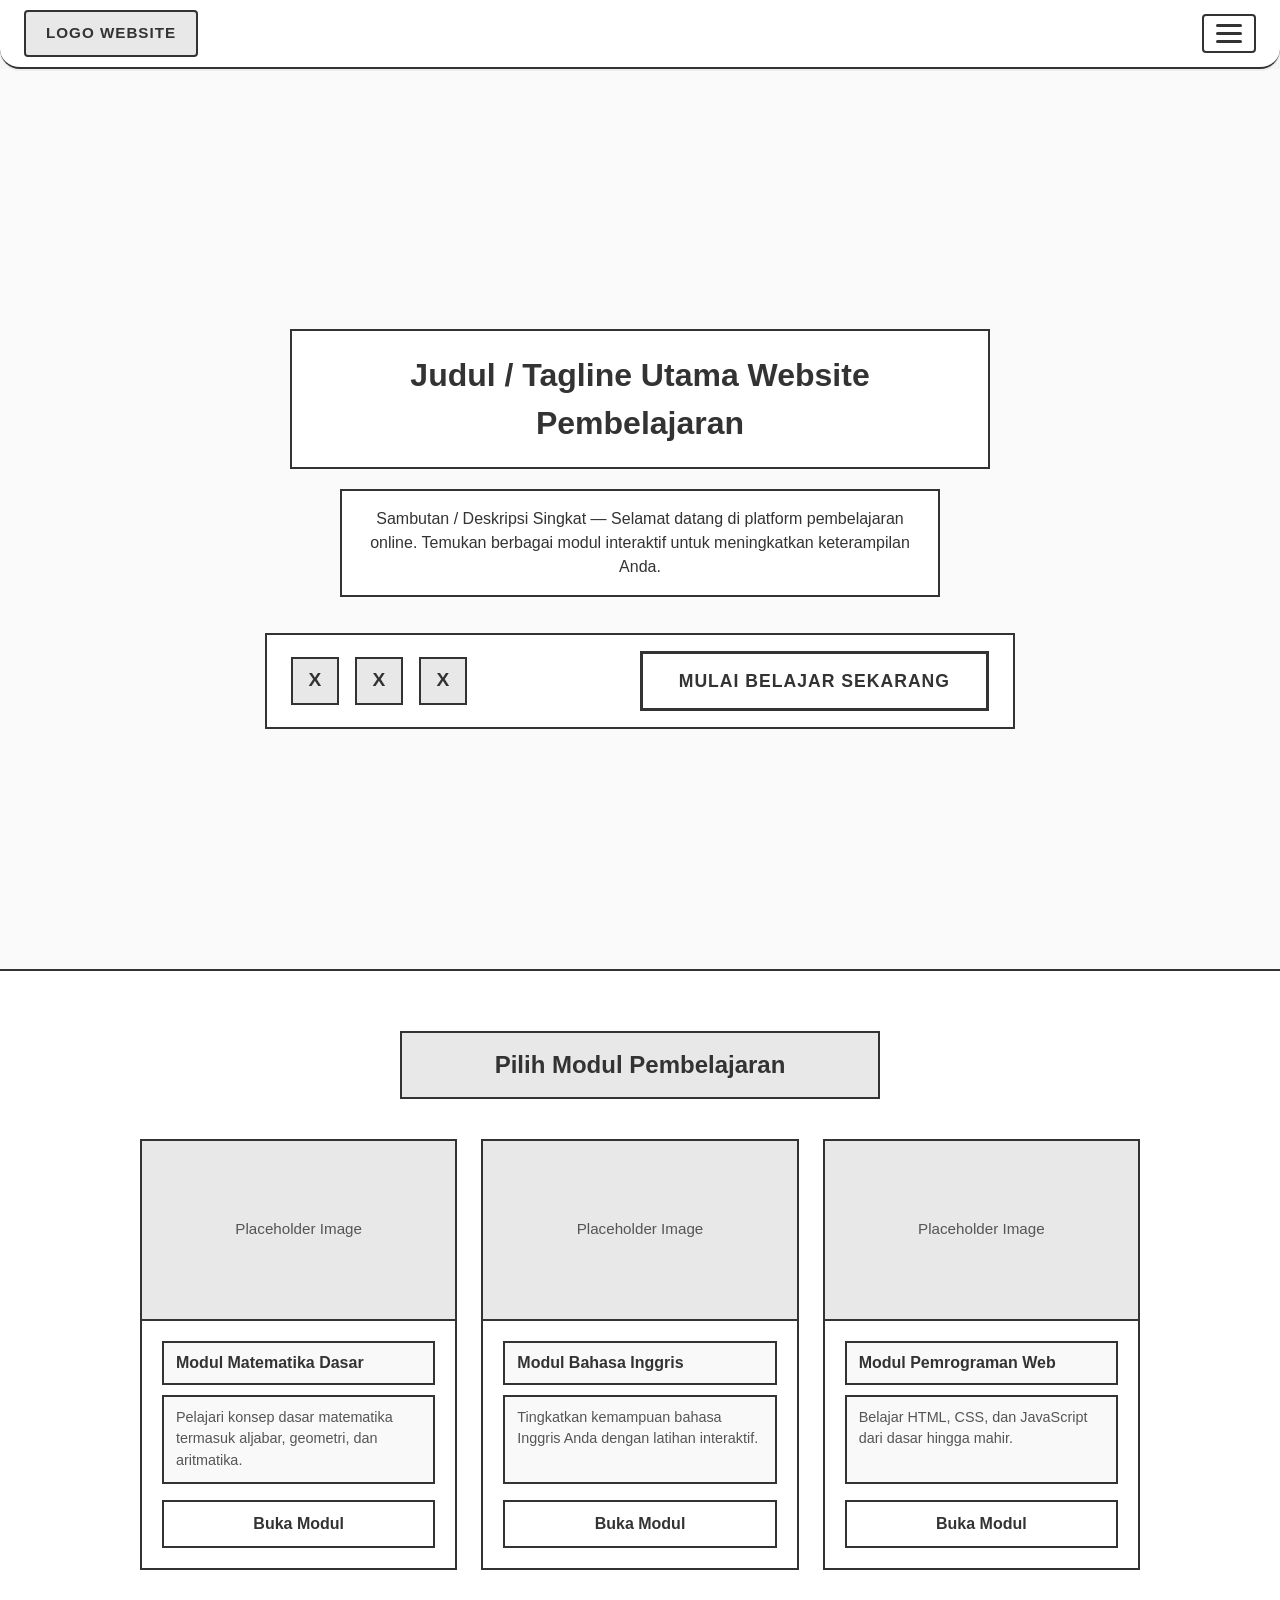
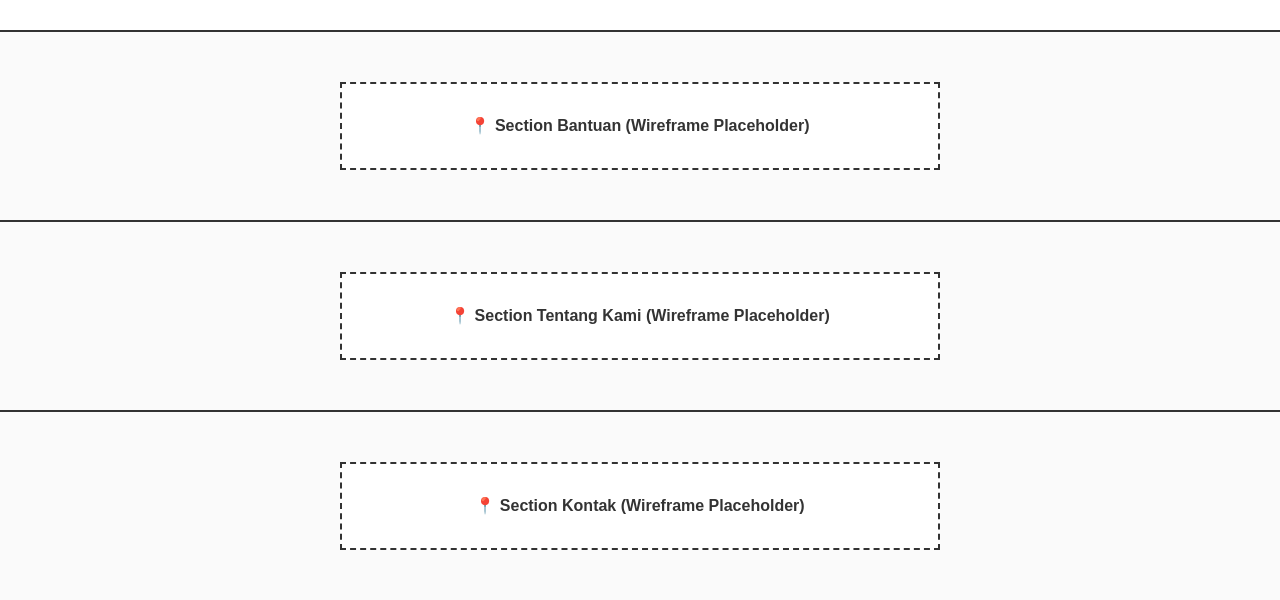
==== index.html @ fe76c2f4 "Preview Awal" ====
<!DOCTYPE html>
<html lang="id">
<head>
    <meta charset="UTF-8">
    <meta name="viewport" content="width=device-width, initial-scale=1.0">
    <title>Wireframe - Website Pembelajaran</title>
    <link rel="stylesheet" href="style.css">
</head>
<body>

    <!-- ==================== HEADER / NAVBAR ==================== -->
    <header class="navbar">
        <div class="logo-box">LOGO WEBSITE</div>
        <button class="hamburger-btn" id="hamburgerBtn" aria-label="Buka menu navigasi">
            <span class="hamburger-line"></span>
            <span class="hamburger-line"></span>
            <span class="hamburger-line"></span>
        </button>
    </header>

    <!-- Overlay sidebar -->
    <div class="sidebar-overlay" id="sidebarOverlay"></div>

    <!-- Sidebar menu -->
    <aside class="sidebar" id="sidebar">
        <button class="sidebar-close" id="sidebarClose">✕ Tutup</button>
        <nav>
            <ul class="sidebar-nav">
                <li><a href="#hero">Beranda</a></li>
                <li><a href="#beranda">Modul Pembelajaran</a></li>
                <li><a href="#bantuan">Bantuan</a></li>
                <li><a href="#tentang">Tentang Kami</a></li>
                <li><a href="#kontak">Kontak</a></li>
            </ul>
        </nav>
    </aside>

    <!-- ==================== HERO SECTION ==================== -->
    <section class="hero" id="hero">
        <!-- Judul Utama -->
        <div class="hero-title-box">
            <h1>Judul / Tagline Utama Website Pembelajaran</h1>
        </div>

        <!-- Deskripsi Singkat -->
        <div class="hero-desc-box">
            <p>Sambutan / Deskripsi Singkat — Selamat datang di platform pembelajaran online. Temukan berbagai modul interaktif untuk meningkatkan keterampilan Anda.</p>
        </div>

        <!-- Kotak panjang: 3 ikon kecil di kiri + CTA di kanan -->
        <div class="feature-cta-bar">
            <div class="icons-group">
                <div class="icon-box">X</div>
                <div class="icon-box">X</div>
                <div class="icon-box">X</div>
            </div>
            <a href="#beranda" class="cta-button">Mulai Belajar Sekarang</a>
        </div>
    </section>

    <!-- ==================== SECTION BERANDA ==================== -->
    <section class="beranda-section" id="beranda">
        <div class="section-title-box">
            <h2>Pilih Modul Pembelajaran</h2>
        </div>

        <div class="card-grid">
            <!-- Kartu 1 -->
            <div class="card">
                <div class="card-thumbnail">Placeholder Image</div>
                <div class="card-body">
                    <div class="card-title">Modul Matematika Dasar</div>
                    <div class="card-desc">Pelajari konsep dasar matematika termasuk aljabar, geometri, dan aritmatika.</div>
                    <a href="#" class="card-btn">Buka Modul</a>
                </div>
            </div>
            <!-- Kartu 2 -->
            <div class="card">
                <div class="card-thumbnail">Placeholder Image</div>
                <div class="card-body">
                    <div class="card-title">Modul Bahasa Inggris</div>
                    <div class="card-desc">Tingkatkan kemampuan bahasa Inggris Anda dengan latihan interaktif.</div>
                    <a href="#" class="card-btn">Buka Modul</a>
                </div>
            </div>
            <!-- Kartu 3 -->
            <div class="card">
                <div class="card-thumbnail">Placeholder Image</div>
                <div class="card-body">
                    <div class="card-title">Modul Pemrograman Web</div>
                    <div class="card-desc">Belajar HTML, CSS, dan JavaScript dari dasar hingga mahir.</div>
                    <a href="#" class="card-btn">Buka Modul</a>
                </div>
            </div>
        </div>
    </section>

    <!-- Placeholder sections -->
    <section class="placeholder-section" id="bantuan">
        <div class="placeholder-box">📍 Section Bantuan (Wireframe Placeholder)</div>
    </section>
    <section class="placeholder-section" id="tentang">
        <div class="placeholder-box">📍 Section Tentang Kami (Wireframe Placeholder)</div>
    </section>
    <section class="placeholder-section" id="kontak">
        <div class="placeholder-box">📍 Section Kontak (Wireframe Placeholder)</div>
    </section>

    <script src="script.js" defer></script>
</body>
</html>
---- style.css ----
/* ===== RESET & BASE ===== */
* {
    margin: 0;
    padding: 0;
    box-sizing: border-box;
}

html {
    scroll-behavior: smooth;
}

body {
    font-family: Arial, Helvetica, sans-serif;
    background-color: #f5f5f5;
    color: #333;
    line-height: 1.5;
}

/* ===== HEADER / NAVBAR (STICKY, ROUNDED BOTTOM) ===== */
.navbar {
    position: sticky;
    top: 0;
    z-index: 1000;
    background-color: #fff;
    border-bottom: 2px solid #333;
    display: flex;
    justify-content: space-between;
    align-items: center;
    padding: 10px 24px;
    /* Bagian bawah membulat */
    border-radius: 0 0 20px 20px;
    box-shadow: 0 2px 0 rgba(0,0,0,0.05);
}

.logo-box {
    border: 2px solid #333;
    padding: 10px 20px;
    background-color: #e8e8e8;
    font-weight: bold;
    font-size: 0.95rem;
    text-transform: uppercase;
    letter-spacing: 1px;
    border-radius: 4px;
}

.hamburger-btn {
    background: #fff;
    border: 2px solid #333;
    padding: 8px 12px;
    cursor: pointer;
    display: flex;
    flex-direction: column;
    gap: 5px;
    transition: background-color 0.2s;
    border-radius: 4px;
}
.hamburger-btn:hover {
    background-color: #e8e8e8;
}
.hamburger-line {
    width: 26px;
    height: 3px;
    background-color: #333;
    display: block;
    border-radius: 2px;
}

/* Sidebar */
.sidebar-overlay {
    position: fixed;
    inset: 0;
    background-color: rgba(0, 0, 0, 0.3);
    z-index: 998;
    display: none;
}
.sidebar-overlay.active {
    display: block;
}

.sidebar {
    position: fixed;
    top: 0;
    right: -300px;
    width: 280px;
    height: 100vh;
    background-color: #fff;
    border-left: 2px solid #333;
    z-index: 999;
    transition: right 0.3s ease;
    padding: 20px;
    overflow-y: auto;
}
.sidebar.active {
    right: 0;
}

.sidebar-close {
    background: #fff;
    border: 2px solid #333;
    padding: 6px 14px;
    cursor: pointer;
    font-size: 1rem;
    font-weight: bold;
    margin-bottom: 24px;
    display: inline-block;
    border-radius: 4px;
}
.sidebar-close:hover {
    background-color: #e8e8e8;
}

.sidebar-nav {
    list-style: none;
    display: flex;
    flex-direction: column;
    gap: 0;
}
.sidebar-nav li {
    border: 2px solid #333;
    margin-bottom: -2px;
}
.sidebar-nav li a {
    display: block;
    padding: 14px 16px;
    text-decoration: none;
    color: #333;
    font-weight: bold;
    background-color: #f9f9f9;
    transition: background-color 0.15s;
}
.sidebar-nav li a:hover {
    background-color: #e8e8e8;
}

/* ===== HERO SECTION ===== */
.hero {
    min-height: 100vh;
    display: flex;
    flex-direction: column;
    justify-content: center;
    align-items: center;
    padding: 70px 24px 50px;
    text-align: center;
    background-color: #fafafa;
}

.hero-title-box {
    border: 2px solid #333;
    padding: 20px 32px;
    background-color: #fff;
    margin-bottom: 20px;
    max-width: 700px;
    width: 100%;
}
.hero-title-box h1 {
    font-size: 2rem;
    font-weight: bold;
}

.hero-desc-box {
    border: 2px solid #333;
    padding: 16px 28px;
    background-color: #fff;
    margin-bottom: 36px;
    max-width: 600px;
    width: 100%;
}
.hero-desc-box p {
    font-size: 1rem;
}

/* ===== FEATURE + CTA BAR (KOTAK PANJANG) ===== */
.feature-cta-bar {
    display: flex;
    flex-wrap: wrap;
    align-items: center;
    justify-content: space-between;
    border: 2px solid #333;
    background-color: #fff;
    padding: 16px 24px;
    max-width: 750px;
    width: 100%;
    margin: 0 auto;
    gap: 20px;
}

.icons-group {
    display: flex;
    gap: 16px;
    align-items: center;
    flex-wrap: wrap;
}

.icon-box {
    width: 48px;
    height: 48px;
    border: 2px solid #333;
    background-color: #e8e8e8;
    display: flex;
    align-items: center;
    justify-content: center;
    font-weight: bold;
    font-size: 1.2rem;
    color: #333;
}

.cta-button {
    border: 3px solid #333;
    padding: 14px 36px;
    background-color: #fff;
    font-size: 1.1rem;
    font-weight: bold;
    cursor: pointer;
    text-decoration: none;
    color: #333;
    display: inline-block;
    text-transform: uppercase;
    letter-spacing: 1px;
    transition: background-color 0.2s;
    white-space: nowrap;
}
.cta-button:hover {
    background-color: #e8e8e8;
}

/* ===== SECTION BERANDA ===== */
.beranda-section {
    padding: 60px 24px;
    background-color: #fff;
    border-top: 2px solid #333;
}

.section-title-box {
    border: 2px solid #333;
    padding: 14px 28px;
    background-color: #e8e8e8;
    text-align: center;
    margin-bottom: 40px;
    max-width: 480px;
    margin-left: auto;
    margin-right: auto;
}
.section-title-box h2 {
    font-size: 1.5rem;
}

.card-grid {
    display: grid;
    grid-template-columns: repeat(3, 1fr);
    gap: 24px;
    max-width: 1000px;
    margin: 0 auto;
}

.card {
    border: 2px solid #333;
    background-color: #fff;
    display: flex;
    flex-direction: column;
}
.card-thumbnail {
    border-bottom: 2px solid #333;
    height: 180px;
    background-color: #e8e8e8;
    display: flex;
    align-items: center;
    justify-content: center;
    font-size: 0.95rem;
    color: #555;
}
.card-body {
    padding: 20px;
    display: flex;
    flex-direction: column;
    flex-grow: 1;
}
.card-title {
    border: 2px solid #333;
    padding: 8px 12px;
    margin-bottom: 10px;
    font-weight: bold;
    background-color: #f9f9f9;
}
.card-desc {
    border: 2px solid #333;
    padding: 10px 12px;
    margin-bottom: 16px;
    font-size: 0.9rem;
    flex-grow: 1;
    background-color: #f9f9f9;
    color: #555;
}
.card-btn {
    border: 2px solid #333;
    padding: 10px 20px;
    background-color: #fff;
    cursor: pointer;
    font-weight: bold;
    text-align: center;
    text-decoration: none;
    color: #333;
    display: block;
    transition: background-color 0.2s;
}
.card-btn:hover {
    background-color: #e8e8e8;
}

/* Placeholder sections */
.placeholder-section {
    padding: 50px 24px;
    background-color: #fafafa;
    border-top: 2px solid #333;
    text-align: center;
}
.placeholder-box {
    border: 2px dashed #333;
    padding: 30px;
    max-width: 600px;
    margin: 0 auto;
    background-color: #fff;
    font-weight: bold;
}

/* Responsive */
@media (max-width: 768px) {
    .hero-title-box h1 {
        font-size: 1.5rem;
    }
    .card-grid {
        grid-template-columns: 1fr;
        max-width: 400px;
    }
    .feature-cta-bar {
        flex-direction: column;
        text-align: center;
    }
    .icons-group {
        justify-content: center;
    }
}

@media (max-width: 480px) {
    .navbar {
        padding: 10px 16px;
    }
    .hero {
        padding: 40px 16px;
    }
    .hero-title-box {
        padding: 16px 18px;
    }
    .hero-title-box h1 {
        font-size: 1.2rem;
    }
    .cta-button {
        padding: 12px 24px;
        font-size: 1rem;
    }
    .sidebar {
        width: 260px;
    }
}
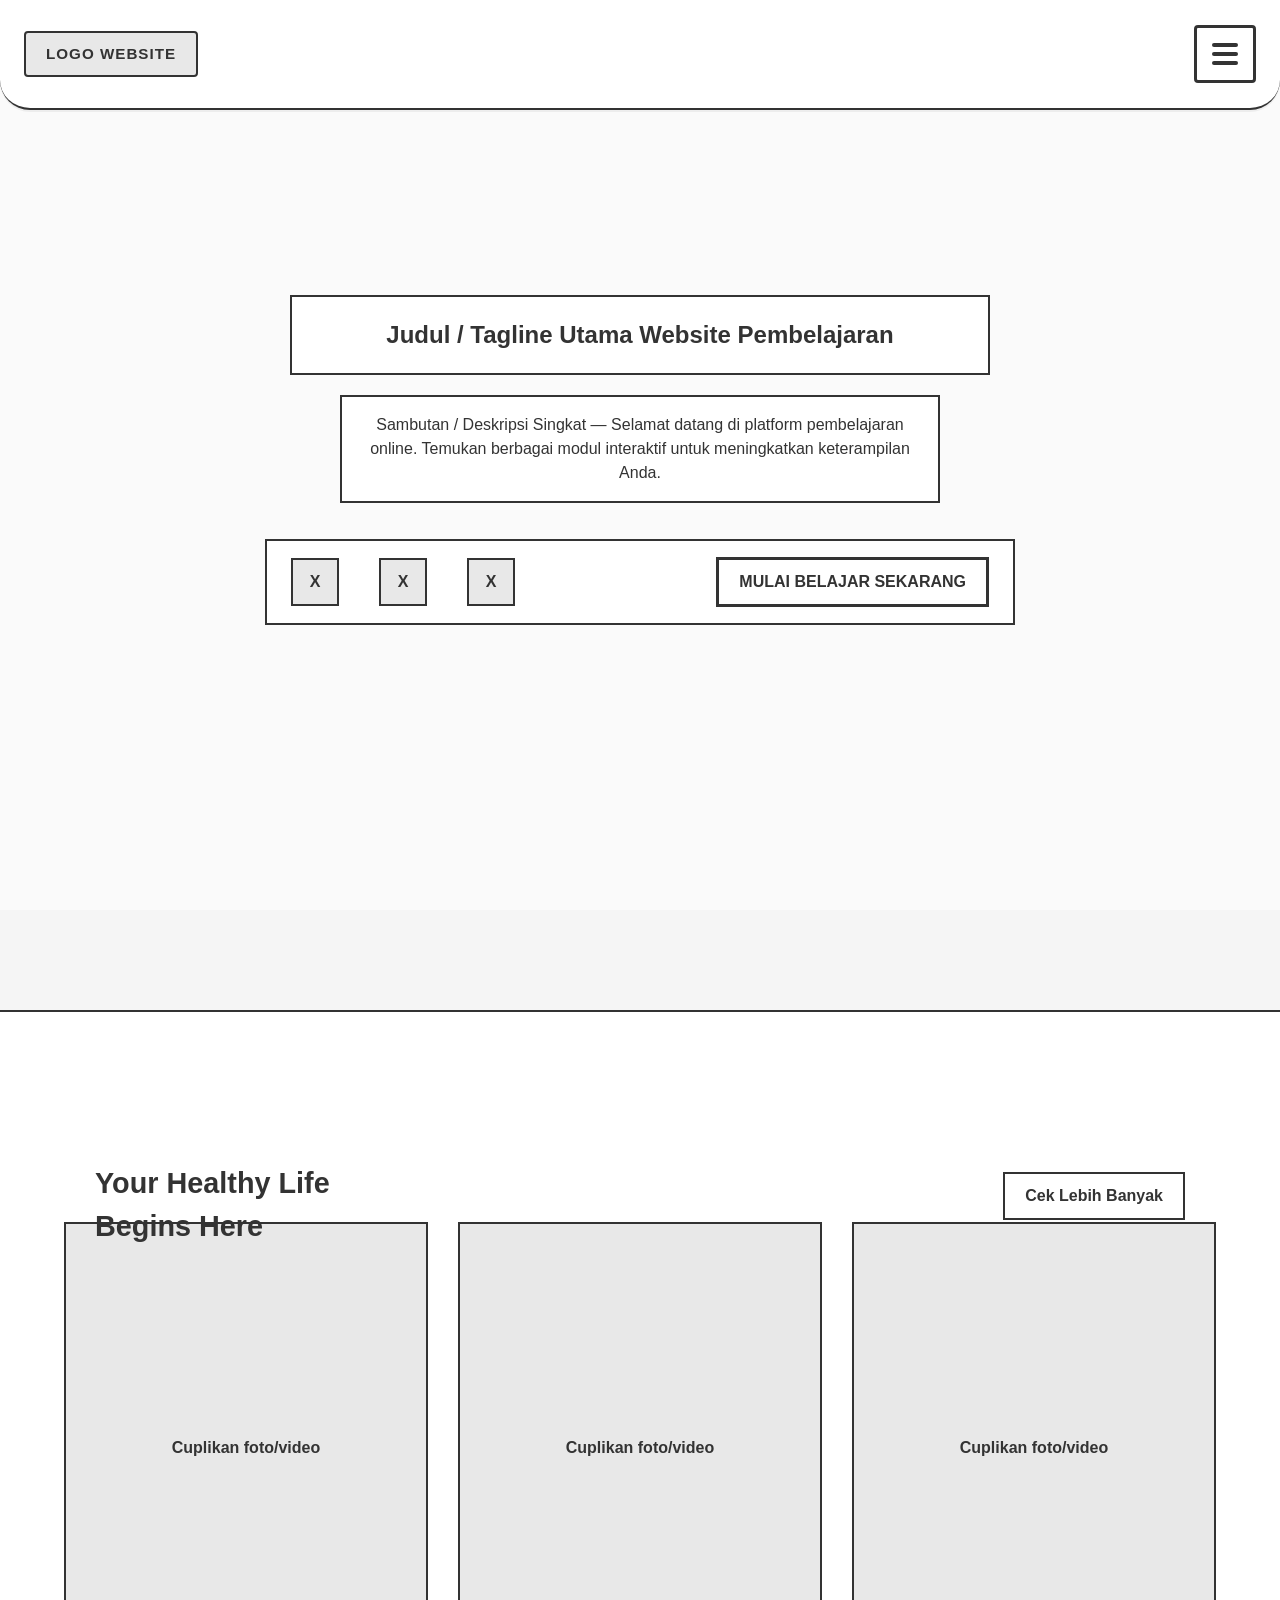
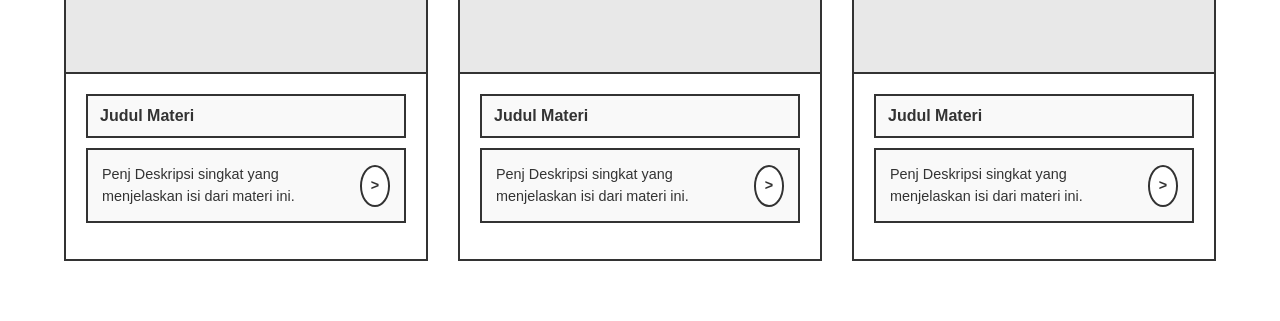
==== commit d14b437e: "Update wireframe dapnal gacoan kopi ado dan bolu amanda" ====
--- a/index.html
+++ b/index.html
@@ -8,7 +8,6 @@
 </head>
 <body>
 
-    <!-- ==================== HEADER / NAVBAR ==================== -->
     <header class="navbar">
         <div class="logo-box">LOGO WEBSITE</div>
         <button class="hamburger-btn" id="hamburgerBtn" aria-label="Buka menu navigasi">
@@ -16,12 +15,19 @@
             <span class="hamburger-line"></span>
             <span class="hamburger-line"></span>
         </button>
+        <nav class="dropdown-nav" id="dropdownNav">
+            <ul class="dropdown-nav-list">
+                <li><a href="#hero">Beranda</a></li>
+                <li><a href="#beranda">Modul Pembelajaran</a></li>
+                <li><a href="#bantuan">Bantuan</a></li>
+                <li><a href="#tentang">Tentang Kami</a></li>
+                <li><a href="#kontak">Kontak</a></li>
+            </ul>
+        </nav>
     </header>
 
-    <!-- Overlay sidebar -->
     <div class="sidebar-overlay" id="sidebarOverlay"></div>
 
-    <!-- Sidebar menu -->
     <aside class="sidebar" id="sidebar">
         <button class="sidebar-close" id="sidebarClose">✕ Tutup</button>
         <nav>
@@ -35,77 +41,69 @@
         </nav>
     </aside>
 
-    <!-- ==================== HERO SECTION ==================== -->
     <section class="hero" id="hero">
-        <!-- Judul Utama -->
         <div class="hero-title-box">
             <h1>Judul / Tagline Utama Website Pembelajaran</h1>
         </div>
 
-        <!-- Deskripsi Singkat -->
         <div class="hero-desc-box">
             <p>Sambutan / Deskripsi Singkat — Selamat datang di platform pembelajaran online. Temukan berbagai modul interaktif untuk meningkatkan keterampilan Anda.</p>
         </div>
 
-        <!-- Kotak panjang: 3 ikon kecil di kiri + CTA di kanan -->
         <div class="feature-cta-bar">
             <div class="icons-group">
                 <div class="icon-box">X</div>
                 <div class="icon-box">X</div>
                 <div class="icon-box">X</div>
             </div>
-            <a href="#beranda" class="cta-button">Mulai Belajar Sekarang</a>
+            <a href="#beranda" class="cta-button" id="ctaButton">Mulai Belajar Sekarang</a>
         </div>
     </section>
 
-    <!-- ==================== SECTION BERANDA ==================== -->
     <section class="beranda-section" id="beranda">
-        <div class="section-title-box">
-            <h2>Pilih Modul Pembelajaran</h2>
+        
+        <div class="beranda-motto">
+            <h2>Your Healthy Life Begins Here</h2>
         </div>
+    
+        <a href="#modul" class="beranda-cta-more">Cek Lebih Banyak</a>
 
         <div class="card-grid">
-            <!-- Kartu 1 -->
             <div class="card">
-                <div class="card-thumbnail">Placeholder Image</div>
-                <div class="card-body">
-                    <div class="card-title">Modul Matematika Dasar</div>
-                    <div class="card-desc">Pelajari konsep dasar matematika termasuk aljabar, geometri, dan aritmatika.</div>
-                    <a href="#" class="card-btn">Buka Modul</a>
+                <div class="card-thumbnail">Cuplikan foto/video</div>
+                    <div class="card-body">
+                        <div class="card-title">Judul Materi</div>
+                        <div class="card-desc">
+                            Penj Deskripsi singkat yang menjelaskan isi dari materi ini.
+                            <a href="#modul" class="card-arrow-btn">&gt;</a>
+                    </div>
                 </div>
             </div>
-            <!-- Kartu 2 -->
+            
             <div class="card">
-                <div class="card-thumbnail">Placeholder Image</div>
+                <div class="card-thumbnail">Cuplikan foto/video</div>
                 <div class="card-body">
-                    <div class="card-title">Modul Bahasa Inggris</div>
-                    <div class="card-desc">Tingkatkan kemampuan bahasa Inggris Anda dengan latihan interaktif.</div>
-                    <a href="#" class="card-btn">Buka Modul</a>
+                <div class="card-title">Judul Materi</div>
+                <div class="card-desc">
+                    Penj Deskripsi singkat yang menjelaskan isi dari materi ini.
+                    <a href="#modul" class="card-arrow-btn">&gt;</a>
                 </div>
             </div>
-            <!-- Kartu 3 -->
+            </div>
+            
             <div class="card">
-                <div class="card-thumbnail">Placeholder Image</div>
+                <div class="card-thumbnail">Cuplikan foto/video</div>
                 <div class="card-body">
-                    <div class="card-title">Modul Pemrograman Web</div>
-                    <div class="card-desc">Belajar HTML, CSS, dan JavaScript dari dasar hingga mahir.</div>
-                    <a href="#" class="card-btn">Buka Modul</a>
+                    <div class="card-title">Judul Materi</div>
+                    <div class="card-desc">
+                        Penj Deskripsi singkat yang menjelaskan isi dari materi ini.
+                        <a href="#modul" class="card-arrow-btn">&gt;</a>
+                    </div>
                 </div>
             </div>
         </div>
     </section>
 
-    <!-- Placeholder sections -->
-    <section class="placeholder-section" id="bantuan">
-        <div class="placeholder-box">📍 Section Bantuan (Wireframe Placeholder)</div>
-    </section>
-    <section class="placeholder-section" id="tentang">
-        <div class="placeholder-box">📍 Section Tentang Kami (Wireframe Placeholder)</div>
-    </section>
-    <section class="placeholder-section" id="kontak">
-        <div class="placeholder-box">📍 Section Kontak (Wireframe Placeholder)</div>
-    </section>
-
     <script src="script.js" defer></script>
 </body>
 </html>
--- a/style.css
+++ b/style.css
@@ -14,9 +14,17 @@
     background-color: #f5f5f5;
     color: #333;
     line-height: 1.5;
-}
-
-/* ===== HEADER / NAVBAR (STICKY, ROUNDED BOTTOM) ===== */
+    /* Kunci scroll awal untuk Landing Page */
+    overflow: hidden; 
+    -ms-overflow-style: none; 
+    scrollbar-width: none;    
+}
+
+body::-webkit-scrollbar { 
+    display: none; 
+}
+
+/* ===== HEADER / NAVBAR ===== */
 .navbar {
     position: sticky;
     top: 0;
@@ -26,9 +34,8 @@
     display: flex;
     justify-content: space-between;
     align-items: center;
-    padding: 10px 24px;
-    /* Bagian bawah membulat */
-    border-radius: 0 0 20px 20px;
+    padding: 25px 24px;
+    border-radius: 0 0 30px 30px;
     box-shadow: 0 2px 0 rgba(0,0,0,0.05);
 }
 
@@ -41,12 +48,13 @@
     text-transform: uppercase;
     letter-spacing: 1px;
     border-radius: 4px;
+    cursor: pointer;
 }
 
 .hamburger-btn {
     background: #fff;
-    border: 2px solid #333;
-    padding: 8px 12px;
+    border: 3px solid #333;
+    padding: 15px 15px;
     cursor: pointer;
     display: flex;
     flex-direction: column;
@@ -54,18 +62,16 @@
     transition: background-color 0.2s;
     border-radius: 4px;
 }
-.hamburger-btn:hover {
-    background-color: #e8e8e8;
-}
+
 .hamburger-line {
     width: 26px;
-    height: 3px;
+    height: 4px;
     background-color: #333;
     display: block;
     border-radius: 2px;
 }
 
-/* Sidebar */
+/* ===== SIDEBAR ===== */
 .sidebar-overlay {
     position: fixed;
     inset: 0;
@@ -73,9 +79,7 @@
     z-index: 998;
     display: none;
 }
-.sidebar-overlay.active {
-    display: block;
-}
+.sidebar-overlay.active { display: block; }
 
 .sidebar {
     position: fixed;
@@ -88,37 +92,25 @@
     z-index: 999;
     transition: right 0.3s ease;
     padding: 20px;
-    overflow-y: auto;
-}
-.sidebar.active {
-    right: 0;
-}
+}
+.sidebar.active { right: 0; }
 
 .sidebar-close {
     background: #fff;
     border: 2px solid #333;
     padding: 6px 14px;
     cursor: pointer;
-    font-size: 1rem;
     font-weight: bold;
     margin-bottom: 24px;
-    display: inline-block;
     border-radius: 4px;
-}
-.sidebar-close:hover {
-    background-color: #e8e8e8;
 }
 
 .sidebar-nav {
     list-style: none;
     display: flex;
     flex-direction: column;
-    gap: 0;
-}
-.sidebar-nav li {
-    border: 2px solid #333;
-    margin-bottom: -2px;
-}
+}
+.sidebar-nav li { border: 2px solid #333; margin-bottom: -2px; }
 .sidebar-nav li a {
     display: block;
     padding: 14px 16px;
@@ -126,10 +118,6 @@
     color: #333;
     font-weight: bold;
     background-color: #f9f9f9;
-    transition: background-color 0.15s;
-}
-.sidebar-nav li a:hover {
-    background-color: #e8e8e8;
 }
 
 /* ===== HERO SECTION ===== */
@@ -139,40 +127,26 @@
     flex-direction: column;
     justify-content: center;
     align-items: center;
-    padding: 70px 24px 50px;
+    padding: 70px 24px;
     text-align: center;
     background-color: #fafafa;
-}
-
-.hero-title-box {
-    border: 2px solid #333;
-    padding: 20px 32px;
-    background-color: #fff;
+    scroll-margin-top: 0; /* Untuk anchor link yang akurat */
+    position: relative;
+    bottom: 100px; /* Custom top - ubah nilai ini sesuai kebutuhan */
+}
+
+.hero-title-box, .hero-desc-box {
+    border: 2px solid #333;
+    background-color: #fff;
+    width: 100%;
     margin-bottom: 20px;
-    max-width: 700px;
-    width: 100%;
-}
-.hero-title-box h1 {
-    font-size: 2rem;
-    font-weight: bold;
-}
-
-.hero-desc-box {
-    border: 2px solid #333;
-    padding: 16px 28px;
-    background-color: #fff;
-    margin-bottom: 36px;
-    max-width: 600px;
-    width: 100%;
-}
-.hero-desc-box p {
-    font-size: 1rem;
-}
-
-/* ===== FEATURE + CTA BAR (KOTAK PANJANG) ===== */
+}
+
+.hero-title-box { max-width: 700px; padding: 20px 32px; }
+.hero-desc-box { max-width: 600px; padding: 16px 28px; margin-bottom: 36px; }
+
 .feature-cta-bar {
     display: flex;
-    flex-wrap: wrap;
     align-items: center;
     justify-content: space-between;
     border: 2px solid #333;
@@ -180,76 +154,79 @@
     padding: 16px 24px;
     max-width: 750px;
     width: 100%;
-    margin: 0 auto;
     gap: 20px;
 }
 
-.icons-group {
-    display: flex;
-    gap: 16px;
-    align-items: center;
-    flex-wrap: wrap;
-}
-
+.icons-group { display: flex; gap: 40px; }
 .icon-box {
-    width: 48px;
-    height: 48px;
+    width: 48px; height: 48px;
     border: 2px solid #333;
     background-color: #e8e8e8;
-    display: flex;
-    align-items: center;
-    justify-content: center;
-    font-weight: bold;
-    font-size: 1.2rem;
-    color: #333;
+    display: flex; align-items: center; justify-content: center;
+    font-weight: bold;
 }
 
 .cta-button {
     border: 3px solid #333;
-    padding: 14px 36px;
-    background-color: #fff;
-    font-size: 1.1rem;
-    font-weight: bold;
+    padding: 10px 20px;
+    background-color: #fff;
+    font-weight: bold;
+    text-decoration: none;
+    color: #333;
+    text-transform: uppercase;
+}
+
+/* ===== SECTION BERANDA (FULL SCREEN) ===== */
+.beranda-section {
+    padding: 60px 5%;
+    background-color: #fff;
+    border-top: 2px solid #333;
+    min-height: 100vh;
+    display: flex;
+    flex-direction: column;
+    justify-content: center;
+    position: relative;
+}
+
+.beranda-motto {
+    position: absolute;
+    top: 150px;
+    left: 95px;
+}
+
+.beranda-motto h2 { 
+    font-size: 1.8rem; 
+    font-weight: bold;
+    max-width: 300px;
+    word-wrap: break-word;
+}
+
+.beranda-cta-more {
+    border: 2px solid #333;
+    padding: 10px 20px;
+    background-color: #fff;
+    font-weight: bold;
+    text-decoration: none;
+    color: #333;
+    position: absolute;
+    top: 160px;
+    right: 95px;
     cursor: pointer;
-    text-decoration: none;
-    color: #333;
-    display: inline-block;
-    text-transform: uppercase;
-    letter-spacing: 1px;
-    transition: background-color 0.2s;
-    white-space: nowrap;
-}
-.cta-button:hover {
-    background-color: #e8e8e8;
-}
-
-/* ===== SECTION BERANDA ===== */
-.beranda-section {
-    padding: 60px 24px;
-    background-color: #fff;
-    border-top: 2px solid #333;
-}
-
-.section-title-box {
-    border: 2px solid #333;
-    padding: 14px 28px;
-    background-color: #e8e8e8;
-    text-align: center;
-    margin-bottom: 40px;
-    max-width: 480px;
-    margin-left: auto;
-    margin-right: auto;
-}
-.section-title-box h2 {
-    font-size: 1.5rem;
-}
-
+}
+
+/* Grid & Cards */
 .card-grid {
     display: grid;
     grid-template-columns: repeat(3, 1fr);
-    gap: 24px;
-    max-width: 1000px;
+    gap: 30px;
+    max-width: 4000px; 
+    min-width: 300px;
+    max-height: 3200px;
+    min-height: 300px;
+    height: 100%;
+    width: 100%;
     margin: 0 auto;
+    margin-top: 150px;
 }
 
 .card {
@@ -258,22 +235,23 @@
     display: flex;
     flex-direction: column;
 }
+
 .card-thumbnail {
     border-bottom: 2px solid #333;
-    height: 180px;
+    height: 450px;
     background-color: #e8e8e8;
     display: flex;
     align-items: center;
     justify-content: center;
-    font-size: 0.95rem;
-    color: #555;
-}
+    font-weight: bold;
+}
+
 .card-body {
     padding: 20px;
     display: flex;
     flex-direction: column;
-    flex-grow: 1;
-}
+}
+
 .card-title {
     border: 2px solid #333;
     padding: 8px 12px;
@@ -281,83 +259,78 @@
     font-weight: bold;
     background-color: #f9f9f9;
 }
+
 .card-desc {
     border: 2px solid #333;
-    padding: 10px 12px;
+    padding: 14px 14px;
     margin-bottom: 16px;
     font-size: 0.9rem;
-    flex-grow: 1;
     background-color: #f9f9f9;
-    color: #555;
-}
-.card-btn {
-    border: 2px solid #333;
-    padding: 10px 20px;
-    background-color: #fff;
-    cursor: pointer;
-    font-weight: bold;
-    text-align: center;
-    text-decoration: none;
-    color: #333;
+    display: flex;
+}
+
+.card-arrow-btn {
+    width: 42px; height: 42px;
+    border: 2px solid #333;
+    border-radius: 50%;
+    background-color: #fff;
+    display: flex; align-items: center; justify-content: center;
+    font-weight: bold;
+    text-decoration: none;
+    color: #333;
+    align-self: flex-end;
+    margin-left: auto;
+}
+
+.card-arrow-btn:hover {
+    background-color: #333;
+    color: #fff;
+}
+
+/* RESPONSIVE */
+@media (max-width: 768px) {
+    .card-grid { grid-template-columns: 1fr; }
+    .beranda-header { flex-direction: column; align-items: flex-start; gap: 10px; }
+    .feature-cta-bar { flex-direction: column; }
+}
+
+/* ===== DROPDOWN NAV ===== */
+.dropdown-nav {
+    position: absolute;
+    top: 100%;
+    right: 0;
+    background-color: #fff;
+    border: 2px solid #333;
+    min-width: 250px;
+    display: none;
+    z-index: 999;
+}
+
+.dropdown-nav.active {
     display: block;
-    transition: background-color 0.2s;
-}
-.card-btn:hover {
+}
+
+.dropdown-nav-list {
+    list-style: none;
+}
+
+.dropdown-nav-list li {
+    border-bottom: 2px solid #333;
+}
+
+.dropdown-nav-list li:last-child {
+    border-bottom: none;
+}
+
+.dropdown-nav-list a {
+    display: block;
+    padding: 14px 16px;
+    text-decoration: none;
+    color: #333;
+    font-weight: bold;
+    background-color: #f9f9f9;
+}
+
+.dropdown-nav-list a:hover {
     background-color: #e8e8e8;
-}
-
-/* Placeholder sections */
-.placeholder-section {
-    padding: 50px 24px;
-    background-color: #fafafa;
-    border-top: 2px solid #333;
-    text-align: center;
-}
-.placeholder-box {
-    border: 2px dashed #333;
-    padding: 30px;
-    max-width: 600px;
-    margin: 0 auto;
-    background-color: #fff;
-    font-weight: bold;
-}
-
-/* Responsive */
-@media (max-width: 768px) {
-    .hero-title-box h1 {
-        font-size: 1.5rem;
-    }
-    .card-grid {
-        grid-template-columns: 1fr;
-        max-width: 400px;
-    }
-    .feature-cta-bar {
-        flex-direction: column;
-        text-align: center;
-    }
-    .icons-group {
-        justify-content: center;
-    }
-}
-
-@media (max-width: 480px) {
-    .navbar {
-        padding: 10px 16px;
-    }
-    .hero {
-        padding: 40px 16px;
-    }
-    .hero-title-box {
-        padding: 16px 18px;
-    }
-    .hero-title-box h1 {
-        font-size: 1.2rem;
-    }
-    .cta-button {
-        padding: 12px 24px;
-        font-size: 1rem;
-    }
-    .sidebar {
-        width: 260px;
-    }
 }
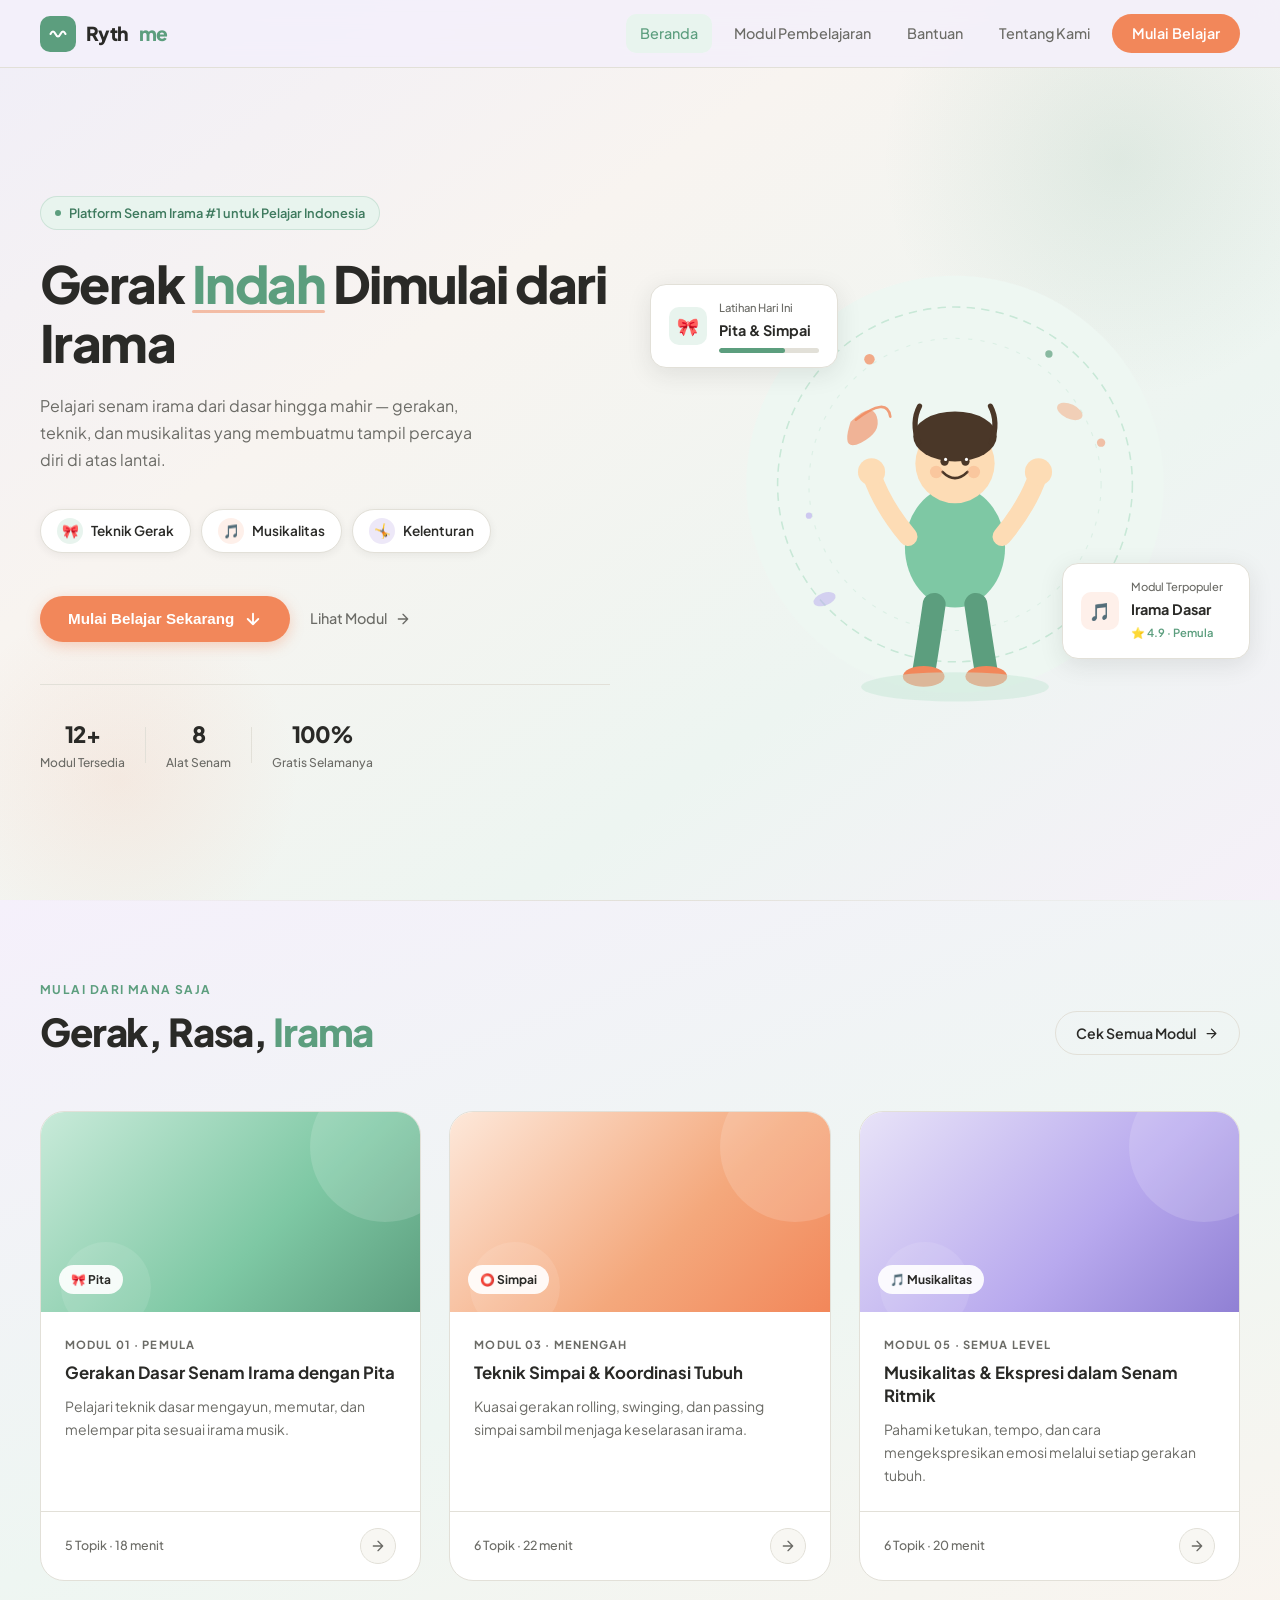
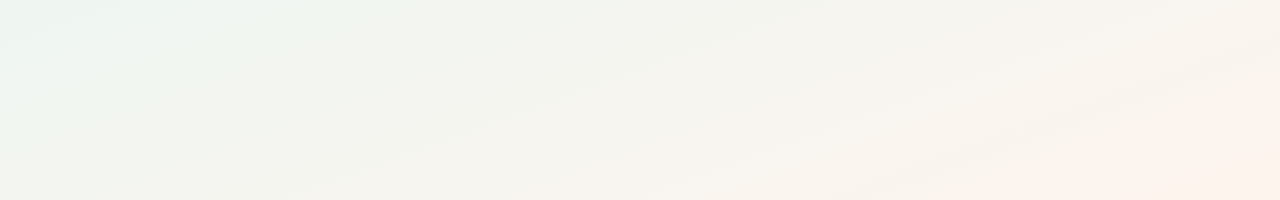
==== commit e23ea94d: "styling" ====
--- a/index.html
+++ b/index.html
@@ -1,109 +1,340 @@
 <!DOCTYPE html>
 <html lang="id">
 <head>
-    <meta charset="UTF-8">
-    <meta name="viewport" content="width=device-width, initial-scale=1.0">
-    <title>Wireframe - Website Pembelajaran</title>
-    <link rel="stylesheet" href="style.css">
+  <meta charset="UTF-8">
+  <meta name="viewport" content="width=device-width, initial-scale=1.0">
+  <title>Rythme — Belajar Senam Irama dengan Menyenangkan</title>
+  <link rel="preconnect" href="https://fonts.googleapis.com">
+  <link rel="preconnect" href="https://fonts.gstatic.com" crossorigin>
+  <link href="https://fonts.googleapis.com/css2?family=Plus+Jakarta+Sans:wght@400;500;600;700;800&display=swap" rel="stylesheet">
+  <link rel="stylesheet" href="style.css">
 </head>
 <body>
 
-    <header class="navbar">
-        <div class="logo-box">LOGO WEBSITE</div>
-        <button class="hamburger-btn" id="hamburgerBtn" aria-label="Buka menu navigasi">
-            <span class="hamburger-line"></span>
-            <span class="hamburger-line"></span>
-            <span class="hamburger-line"></span>
-        </button>
-        <nav class="dropdown-nav" id="dropdownNav">
-            <ul class="dropdown-nav-list">
-                <li><a href="#hero">Beranda</a></li>
-                <li><a href="#beranda">Modul Pembelajaran</a></li>
-                <li><a href="#bantuan">Bantuan</a></li>
-                <li><a href="#tentang">Tentang Kami</a></li>
-                <li><a href="#kontak">Kontak</a></li>
-            </ul>
-        </nav>
-    </header>
-
-    <div class="sidebar-overlay" id="sidebarOverlay"></div>
-
-    <aside class="sidebar" id="sidebar">
-        <button class="sidebar-close" id="sidebarClose">✕ Tutup</button>
-        <nav>
-            <ul class="sidebar-nav">
-                <li><a href="#hero">Beranda</a></li>
-                <li><a href="#beranda">Modul Pembelajaran</a></li>
-                <li><a href="#bantuan">Bantuan</a></li>
-                <li><a href="#tentang">Tentang Kami</a></li>
-                <li><a href="#kontak">Kontak</a></li>
-            </ul>
-        </nav>
-    </aside>
-
-    <section class="hero" id="hero">
-        <div class="hero-title-box">
-            <h1>Judul / Tagline Utama Website Pembelajaran</h1>
-        </div>
-
-        <div class="hero-desc-box">
-            <p>Sambutan / Deskripsi Singkat — Selamat datang di platform pembelajaran online. Temukan berbagai modul interaktif untuk meningkatkan keterampilan Anda.</p>
-        </div>
-
-        <div class="feature-cta-bar">
-            <div class="icons-group">
-                <div class="icon-box">X</div>
-                <div class="icon-box">X</div>
-                <div class="icon-box">X</div>
+  <!-- ========================
+       NAVBAR
+  ======================== -->
+  <header class="navbar">
+    <a href="index.html" class="nav-logo">
+      <div class="nav-logo-icon">
+        <svg viewBox="0 0 24 24" fill="none" stroke="white" stroke-width="2.5" stroke-linecap="round">
+          <path d="M3 12 Q6 6 9 12 Q12 18 15 12 Q18 6 21 12"/>
+        </svg>
+      </div>
+      Ryth<span class="accent">me</span>
+    </a>
+
+    <nav class="nav-links">
+      <a href="index.html" class="active">Beranda</a>
+      <a href="modul.html">Modul Pembelajaran</a>
+      <a href="#bantuan">Bantuan</a>
+      <a href="#tentang">Tentang Kami</a>
+      <a href="#kontak" class="nav-cta">Mulai Belajar</a>
+    </nav>
+
+    <button class="hamburger" id="hamburgerBtn" aria-label="Buka menu navigasi" aria-expanded="false">
+      <span class="hamburger-line"></span>
+      <span class="hamburger-line"></span>
+      <span class="hamburger-line"></span>
+    </button>
+  </header>
+
+  <!-- Mobile dropdown -->
+  <nav class="mobile-nav" id="mobileNav" aria-hidden="true">
+    <a href="index.html">Beranda</a>
+    <a href="modul.html">Modul Pembelajaran</a>
+    <a href="#bantuan">Bantuan</a>
+    <a href="#tentang">Tentang Kami</a>
+    <a href="#kontak" class="mob-cta">Mulai Belajar</a>
+  </nav>
+
+  <!-- ========================
+       HERO
+  ======================== -->
+  <section class="hero" id="hero">
+    <div class="hero-inner">
+
+      <!-- LEFT: Copy -->
+      <div class="hero-left">
+        <div class="hero-eyebrow">
+          <span class="hero-eyebrow-dot"></span>
+          Platform Senam Irama #1 untuk Pelajar Indonesia
+        </div>
+
+        <h1 class="hero-title">
+          Gerak <span class="highlight">Indah</span> Dimulai dari Irama
+        </h1>
+
+        <p class="hero-desc">
+          Pelajari senam irama dari dasar hingga mahir — gerakan, teknik, dan musikalitas yang membuatmu tampil percaya diri di atas lantai.
+        </p>
+
+        <div class="feature-pills">
+          <div class="pill">
+            <div class="pill-icon green">🎀</div>
+            Teknik Gerak
+          </div>
+          <div class="pill">
+            <div class="pill-icon peach">🎵</div>
+            Musikalitas
+          </div>
+          <div class="pill">
+            <div class="pill-icon purple">🤸</div>
+            Kelenturan
+          </div>
+        </div>
+
+        <div class="cta-group">
+          <button class="btn-primary" id="ctaBtn">
+            Mulai Belajar Sekarang
+            <svg viewBox="0 0 24 24" fill="none" stroke="currentColor" stroke-width="2.5" stroke-linecap="round" stroke-linejoin="round">
+              <path d="M12 5v14M5 12l7 7 7-7"/>
+            </svg>
+          </button>
+          <a href="modul.html" class="btn-ghost">
+            Lihat Modul
+            <svg viewBox="0 0 24 24" fill="none" stroke="currentColor" stroke-width="2" stroke-linecap="round" stroke-linejoin="round">
+              <path d="M5 12h14M12 5l7 7-7 7"/>
+            </svg>
+          </a>
+        </div>
+
+        <div class="stat-row">
+          <div class="stat">
+            <div class="stat-num">12+</div>
+            <div class="stat-label">Modul Tersedia</div>
+          </div>
+          <div class="stat-divider"></div>
+          <div class="stat">
+            <div class="stat-num">8</div>
+            <div class="stat-label">Alat Senam</div>
+          </div>
+          <div class="stat-divider"></div>
+          <div class="stat">
+            <div class="stat-num">100%</div>
+            <div class="stat-label">Gratis Selamanya</div>
+          </div>
+        </div>
+      </div>
+
+      <!-- RIGHT: Illustration -->
+      <div class="hero-right">
+
+        <!-- Floating card 1 -->
+        <div class="float-card float-card-1">
+          <div class="float-card-icon" style="background: var(--green-l);">🎀</div>
+          <div class="float-card-text">
+            <div class="float-card-label">Latihan Hari Ini</div>
+            <div class="float-card-value">Pita & Simpai</div>
+            <div class="mini-progress">
+              <div class="mini-progress-fill" style="width: 66%"></div>
             </div>
-            <a href="#beranda" class="cta-button" id="ctaButton">Mulai Belajar Sekarang</a>
-        </div>
-    </section>
-
-    <section class="beranda-section" id="beranda">
-        
-        <div class="beranda-motto">
-            <h2>Your Healthy Life Begins Here</h2>
-        </div>
-    
-        <a href="#modul" class="beranda-cta-more">Cek Lebih Banyak</a>
-
-        <div class="card-grid">
-            <div class="card">
-                <div class="card-thumbnail">Cuplikan foto/video</div>
-                    <div class="card-body">
-                        <div class="card-title">Judul Materi</div>
-                        <div class="card-desc">
-                            Penj Deskripsi singkat yang menjelaskan isi dari materi ini.
-                            <a href="#modul" class="card-arrow-btn">&gt;</a>
-                    </div>
-                </div>
+          </div>
+        </div>
+
+        <!-- Main SVG illustration -->
+        <svg class="hero-illustration" viewBox="0 0 460 480" fill="none" xmlns="http://www.w3.org/2000/svg" aria-hidden="true">
+          <circle cx="230" cy="240" r="200" fill="#EEF7F2"/>
+          <circle cx="230" cy="240" r="170" fill="none" stroke="#C8E8D7" stroke-width="1.5" stroke-dasharray="8 6"/>
+          <circle cx="230" cy="240" r="140" fill="none" stroke="#C8E8D7" stroke-width="1" stroke-dasharray="4 8" opacity="0.5"/>
+          <!-- Body -->
+          <ellipse cx="230" cy="300" rx="48" ry="58" fill="#7EC8A4"/>
+          <!-- Head -->
+          <circle cx="230" cy="220" r="38" fill="#FDDCB5"/>
+          <!-- Hair -->
+          <ellipse cx="230" cy="194" rx="40" ry="24" fill="#4A3728"/>
+          <path d="M195 200 Q188 180 196 165" stroke="#4A3728" stroke-width="5" stroke-linecap="round" fill="none"/>
+          <path d="M265 200 Q272 180 264 165" stroke="#4A3728" stroke-width="5" stroke-linecap="round" fill="none"/>
+          <!-- Face -->
+          <path d="M218 228 Q230 240 242 228" stroke="#4A3728" stroke-width="2.5" stroke-linecap="round" fill="none"/>
+          <circle cx="220" cy="218" r="4" fill="#4A3728"/>
+          <circle cx="240" cy="218" r="4" fill="#4A3728"/>
+          <circle cx="221" cy="216" r="1.5" fill="white"/>
+          <circle cx="241" cy="216" r="1.5" fill="white"/>
+          <circle cx="212" cy="228" r="6" fill="#F4A87C" opacity="0.4"/>
+          <circle cx="248" cy="228" r="6" fill="#F4A87C" opacity="0.4"/>
+          <!-- Arms raised -->
+          <path d="M185 290 Q160 260 150 230" stroke="#FDDCB5" stroke-width="18" stroke-linecap="round" fill="none"/>
+          <path d="M275 290 Q300 260 310 230" stroke="#FDDCB5" stroke-width="18" stroke-linecap="round" fill="none"/>
+          <circle cx="150" cy="228" r="13" fill="#FDDCB5"/>
+          <circle cx="310" cy="228" r="13" fill="#FDDCB5"/>
+          <!-- Legs -->
+          <path d="M210 355 Q205 390 200 420" stroke="#5C9E7E" stroke-width="22" stroke-linecap="round" fill="none"/>
+          <path d="M250 355 Q255 390 260 420" stroke="#5C9E7E" stroke-width="22" stroke-linecap="round" fill="none"/>
+          <ellipse cx="200" cy="424" rx="20" ry="10" fill="#F2875A"/>
+          <ellipse cx="260" cy="424" rx="20" ry="10" fill="#F2875A"/>
+          <!-- Mat -->
+          <ellipse cx="230" cy="434" rx="90" ry="14" fill="#C8E8D7" opacity="0.5"/>
+          <!-- Ribbon decoration -->
+          <path d="M130 180 Q150 160 155 175 Q160 190 140 200 Q120 210 130 180Z" fill="#F2875A" opacity="0.6"/>
+          <path d="M135 178 Q165 155 168 175" stroke="#F2875A" stroke-width="2.5" stroke-linecap="round" fill="none" opacity="0.8"/>
+          <!-- Decorative elements -->
+          <ellipse cx="340" cy="170" rx="13" ry="7" fill="#F4A87C" opacity="0.5" transform="rotate(25 340 170)"/>
+          <ellipse cx="105" cy="350" rx="11" ry="6" fill="#B8A9EE" opacity="0.5" transform="rotate(-20 105 350)"/>
+          <ellipse cx="355" cy="340" rx="14" ry="8" fill="#7EC8A4" opacity="0.45" transform="rotate(40 355 340)"/>
+          <!-- Sparkles -->
+          <circle cx="148" cy="120" r="5" fill="#F2875A" opacity="0.7"/>
+          <circle cx="320" cy="115" r="3.5" fill="#5C9E7E" opacity="0.7"/>
+          <circle cx="370" cy="200" r="4" fill="#F2875A" opacity="0.5"/>
+          <circle cx="90" cy="270" r="3" fill="#B8A9EE" opacity="0.6"/>
+          <circle cx="390" cy="380" r="4.5" fill="#7EC8A4" opacity="0.5"/>
+        </svg>
+
+        <!-- Floating card 2 -->
+        <div class="float-card float-card-2">
+          <div class="float-card-icon" style="background: var(--peach-l);">🎵</div>
+          <div class="float-card-text">
+            <div class="float-card-label">Modul Terpopuler</div>
+            <div class="float-card-value">Irama Dasar</div>
+            <div class="float-card-label" style="margin-top:3px; color: var(--green); font-weight:600;">⭐ 4.9 · Pemula</div>
+          </div>
+        </div>
+
+      </div>
+    </div>
+
+    <!-- Scroll hint -->
+    <div class="scroll-hint" id="scrollHint">
+      <div class="scroll-mouse"><div class="scroll-wheel"></div></div>
+      Scroll untuk mulai
+    </div>
+  </section>
+
+  <!-- ========================
+       BERANDA / PREVIEW CARDS
+  ======================== -->
+  <section class="section-beranda" id="beranda">
+    <div class="beranda-inner">
+
+      <div class="beranda-top">
+        <div>
+          <span class="section-kicker">Mulai dari Mana Saja</span>
+          <h2 class="beranda-title">Gerak, Rasa, <em>Irama</em></h2>
+        </div>
+        <a href="modul.html" class="btn-outline">
+          Cek Semua Modul
+          <svg viewBox="0 0 24 24" fill="none" stroke="currentColor" stroke-width="2" stroke-linecap="round" stroke-linejoin="round">
+            <path d="M5 12h14M12 5l7 7-7 7"/>
+          </svg>
+        </a>
+      </div>
+
+      <div class="card-grid">
+
+        <!-- Card 1 -->
+        <article class="card" onclick="location.href='modul.html'">
+          <div class="card-thumb green">
+            <span class="card-thumb-badge">🎀 Pita</span>
+          </div>
+          <div class="card-body">
+            <div class="card-tag">Modul 01 · Pemula</div>
+            <h3 class="card-title">Gerakan Dasar Senam Irama dengan Pita</h3>
+            <p class="card-desc">Pelajari teknik dasar mengayun, memutar, dan melempar pita sesuai irama musik.</p>
+          </div>
+          <div class="card-footer">
+            <span class="card-meta">5 Topik · 18 menit</span>
+            <div class="card-arrow">
+              <svg viewBox="0 0 24 24" fill="none" stroke-linecap="round" stroke-linejoin="round" stroke-width="2">
+                <path d="M5 12h14M12 5l7 7-7 7"/>
+              </svg>
             </div>
-            
-            <div class="card">
-                <div class="card-thumbnail">Cuplikan foto/video</div>
-                <div class="card-body">
-                <div class="card-title">Judul Materi</div>
-                <div class="card-desc">
-                    Penj Deskripsi singkat yang menjelaskan isi dari materi ini.
-                    <a href="#modul" class="card-arrow-btn">&gt;</a>
-                </div>
+          </div>
+        </article>
+
+        <!-- Card 2 -->
+        <article class="card" onclick="location.href='modul.html'">
+          <div class="card-thumb peach">
+            <span class="card-thumb-badge">⭕ Simpai</span>
+          </div>
+          <div class="card-body">
+            <div class="card-tag">Modul 03 · Menengah</div>
+            <h3 class="card-title">Teknik Simpai & Koordinasi Tubuh</h3>
+            <p class="card-desc">Kuasai gerakan rolling, swinging, dan passing simpai sambil menjaga keselarasan irama.</p>
+          </div>
+          <div class="card-footer">
+            <span class="card-meta">6 Topik · 22 menit</span>
+            <div class="card-arrow">
+              <svg viewBox="0 0 24 24" fill="none" stroke-linecap="round" stroke-linejoin="round" stroke-width="2">
+                <path d="M5 12h14M12 5l7 7-7 7"/>
+              </svg>
             </div>
+          </div>
+        </article>
+
+        <!-- Card 3 -->
+        <article class="card" onclick="location.href='modul.html'">
+          <div class="card-thumb purple">
+            <span class="card-thumb-badge">🎵 Musikalitas</span>
+          </div>
+          <div class="card-body">
+            <div class="card-tag">Modul 05 · Semua Level</div>
+            <h3 class="card-title">Musikalitas & Ekspresi dalam Senam Ritmik</h3>
+            <p class="card-desc">Pahami ketukan, tempo, dan cara mengekspresikan emosi melalui setiap gerakan tubuh.</p>
+          </div>
+          <div class="card-footer">
+            <span class="card-meta">6 Topik · 20 menit</span>
+            <div class="card-arrow">
+              <svg viewBox="0 0 24 24" fill="none" stroke-linecap="round" stroke-linejoin="round" stroke-width="2">
+                <path d="M5 12h14M12 5l7 7-7 7"/>
+              </svg>
             </div>
-            
-            <div class="card">
-                <div class="card-thumbnail">Cuplikan foto/video</div>
-                <div class="card-body">
-                    <div class="card-title">Judul Materi</div>
-                    <div class="card-desc">
-                        Penj Deskripsi singkat yang menjelaskan isi dari materi ini.
-                        <a href="#modul" class="card-arrow-btn">&gt;</a>
-                    </div>
-                </div>
-            </div>
-        </div>
-    </section>
-
-    <script src="script.js" defer></script>
+          </div>
+        </article>
+
+      </div>
+    </div>
+  </section>
+
+  <!-- ========================
+       JAVASCRIPT
+  ======================== -->
+  <script>
+    // Hamburger toggle
+    const hamburgerBtn = document.getElementById('hamburgerBtn');
+    const mobileNav    = document.getElementById('mobileNav');
+
+    hamburgerBtn.addEventListener('click', () => {
+      const isOpen = hamburgerBtn.classList.toggle('open');
+      hamburgerBtn.setAttribute('aria-expanded', isOpen);
+      mobileNav.setAttribute('aria-hidden', !isOpen);
+      mobileNav.classList.toggle('visible', isOpen);
+    });
+
+    mobileNav.querySelectorAll('a').forEach(link => {
+      link.addEventListener('click', () => {
+        hamburgerBtn.classList.remove('open');
+        hamburgerBtn.setAttribute('aria-expanded', 'false');
+        mobileNav.classList.remove('visible');
+        mobileNav.setAttribute('aria-hidden', 'true');
+      });
+    });
+
+    document.addEventListener('click', e => {
+      if (!hamburgerBtn.contains(e.target) && !mobileNav.contains(e.target)) {
+        hamburgerBtn.classList.remove('open');
+        hamburgerBtn.setAttribute('aria-expanded', 'false');
+        mobileNav.classList.remove('visible');
+        mobileNav.setAttribute('aria-hidden', 'true');
+      }
+    });
+
+    // CTA scroll unlock
+    const ctaBtn     = document.getElementById('ctaBtn');
+    const beranda    = document.getElementById('beranda');
+    const scrollHint = document.getElementById('scrollHint');
+
+    setTimeout(() => scrollHint.classList.add('visible'), 1800);
+
+    ctaBtn.addEventListener('click', () => {
+      document.body.classList.add('scrollable');
+      scrollHint.classList.remove('visible');
+      beranda.scrollIntoView({ behavior: 'smooth' });
+    });
+
+    document.querySelectorAll('a[href^="#"]').forEach(link => {
+      link.addEventListener('click', () => document.body.classList.add('scrollable'));
+    });
+  </script>
+
 </body>
 </html>
--- a/style.css
+++ b/style.css
@@ -1,336 +1,775 @@
-/* ===== RESET & BASE ===== */
-* {
-    margin: 0;
-    padding: 0;
-    box-sizing: border-box;
-}
-
-html {
-    scroll-behavior: smooth;
-}
+
+/* =====================
+   TOKENS
+===================== */
+:root {
+  --bg:        #F8F7F3;
+  --bg2:       #EFEDE7;
+  --white:     #FFFFFF;
+  --green:     #5C9E7E;
+  --green-d:   #3E7A5E;
+  --green-l:   #E8F4EE;
+  --peach:     #F2875A;
+  --peach-d:   #D96940;
+  --peach-l:   #FEF0EA;
+  --text:      #2A2A27;
+  --muted:     #6B6B66;
+  --border:    #E2E0D8;
+  --shadow-sm: 0 2px 8px rgba(42,42,39,0.07);
+  --shadow-md: 0 6px 24px rgba(42,42,39,0.10);
+  --shadow-lg: 0 16px 48px rgba(42,42,39,0.13);
+  --radius-sm: 10px;
+  --radius-md: 16px;
+  --radius-lg: 24px;
+  --radius-xl: 32px;
+}
+
+/* =====================
+   RESET & BASE
+===================== */
+*, *::before, *::after { box-sizing: border-box; margin: 0; padding: 0; }
+
+html { scroll-behavior: smooth; font-size: 16px; }
 
 body {
-    font-family: Arial, Helvetica, sans-serif;
-    background-color: #f5f5f5;
-    color: #333;
-    line-height: 1.5;
-    /* Kunci scroll awal untuk Landing Page */
-    overflow: hidden; 
-    -ms-overflow-style: none; 
-    scrollbar-width: none;    
-}
-
-body::-webkit-scrollbar { 
-    display: none; 
-}
-
-/* ===== HEADER / NAVBAR ===== */
+  font-family: 'Plus Jakarta Sans', sans-serif;
+  background: transparent;
+  color: var(--text);
+  line-height: 1.6;
+  overflow: hidden;
+  -webkit-font-smoothing: antialiased;
+}
+
+body.scrollable { overflow-y: auto; }
+
+a { text-decoration: none; color: inherit; }
+ul { list-style: none; }
+img { display: block; max-width: 100%; }
+
+/* =====================
+   NAVBAR
+===================== */
 .navbar {
-    position: sticky;
-    top: 0;
-    z-index: 1000;
-    background-color: #fff;
-    border-bottom: 2px solid #333;
-    display: flex;
-    justify-content: space-between;
-    align-items: center;
-    padding: 25px 24px;
-    border-radius: 0 0 30px 30px;
-    box-shadow: 0 2px 0 rgba(0,0,0,0.05);
-}
-
-.logo-box {
-    border: 2px solid #333;
-    padding: 10px 20px;
-    background-color: #e8e8e8;
-    font-weight: bold;
-    font-size: 0.95rem;
-    text-transform: uppercase;
-    letter-spacing: 1px;
-    border-radius: 4px;
-    cursor: pointer;
-}
-
-.hamburger-btn {
-    background: #fff;
-    border: 3px solid #333;
-    padding: 15px 15px;
-    cursor: pointer;
-    display: flex;
-    flex-direction: column;
-    gap: 5px;
-    transition: background-color 0.2s;
-    border-radius: 4px;
-}
+  position: fixed;
+  top: 0; left: 0; right: 0;
+  z-index: 1000;
+  background: rgba(243, 240, 250, 0.92);
+  backdrop-filter: blur(12px);
+  -webkit-backdrop-filter: blur(12px);
+  border-bottom: 1px solid var(--border);
+  height: 68px;
+  display: flex;
+  align-items: center;
+  padding: 0 40px;
+  justify-content: space-between;
+}
+
+.nav-logo {
+  display: flex;
+  align-items: center;
+  gap: 10px;
+  font-size: 1.2rem;
+  font-weight: 800;
+  color: var(--text);
+  letter-spacing: -0.03em;
+}
+
+.nav-logo-icon {
+  width: 36px; height: 36px;
+  background: var(--green);
+  border-radius: 10px;
+  display: flex; align-items: center; justify-content: center;
+}
+
+.nav-logo-icon svg { width: 20px; height: 20px; }
+
+.nav-logo span.accent { color: var(--green); }
+
+.nav-links {
+  display: flex;
+  align-items: center;
+  gap: 8px;
+}
+
+.nav-links a {
+  font-size: 0.9rem;
+  font-weight: 500;
+  color: var(--muted);
+  padding: 8px 14px;
+  border-radius: var(--radius-sm);
+  transition: color 0.2s, background 0.2s;
+}
+
+.nav-links a:hover {
+  color: var(--text);
+  background: var(--bg2);
+}
+
+.nav-links a.active {
+  color: var(--green);
+  background: var(--green-l);
+}
+
+.nav-cta {
+  background: var(--peach) !important;
+  color: var(--white) !important;
+  padding: 8px 20px !important;
+  border-radius: 99px !important;
+  font-weight: 600 !important;
+  transition: background 0.2s, transform 0.15s !important;
+}
+
+.nav-cta:hover {
+  background: var(--peach-d) !important;
+  transform: translateY(-1px);
+}
+
+/* Hamburger (mobile) */
+.hamburger {
+  display: none;
+  flex-direction: column;
+  gap: 5px;
+  cursor: pointer;
+  padding: 8px;
+  border-radius: var(--radius-sm);
+  background: none;
+  border: none;
+  transition: background 0.2s;
+}
+
+.hamburger:hover { background: var(--bg2); }
 
 .hamburger-line {
-    width: 26px;
-    height: 4px;
-    background-color: #333;
-    display: block;
-    border-radius: 2px;
-}
-
-/* ===== SIDEBAR ===== */
-.sidebar-overlay {
-    position: fixed;
-    inset: 0;
-    background-color: rgba(0, 0, 0, 0.3);
-    z-index: 998;
-    display: none;
-}
-.sidebar-overlay.active { display: block; }
-
-.sidebar {
-    position: fixed;
-    top: 0;
-    right: -300px;
-    width: 280px;
-    height: 100vh;
-    background-color: #fff;
-    border-left: 2px solid #333;
-    z-index: 999;
-    transition: right 0.3s ease;
-    padding: 20px;
-}
-.sidebar.active { right: 0; }
-
-.sidebar-close {
-    background: #fff;
-    border: 2px solid #333;
-    padding: 6px 14px;
-    cursor: pointer;
-    font-weight: bold;
-    margin-bottom: 24px;
-    border-radius: 4px;
-}
-
-.sidebar-nav {
-    list-style: none;
-    display: flex;
-    flex-direction: column;
-}
-.sidebar-nav li { border: 2px solid #333; margin-bottom: -2px; }
-.sidebar-nav li a {
-    display: block;
-    padding: 14px 16px;
-    text-decoration: none;
-    color: #333;
-    font-weight: bold;
-    background-color: #f9f9f9;
-}
-
-/* ===== HERO SECTION ===== */
+  width: 22px; height: 2px;
+  background: var(--text);
+  border-radius: 2px;
+  transition: transform 0.3s, opacity 0.3s;
+}
+
+.hamburger.open .hamburger-line:nth-child(1) { transform: translateY(7px) rotate(45deg); }
+.hamburger.open .hamburger-line:nth-child(2) { opacity: 0; }
+.hamburger.open .hamburger-line:nth-child(3) { transform: translateY(-7px) rotate(-45deg); }
+
+/* Mobile dropdown */
+.mobile-nav {
+  display: none;
+  position: fixed;
+  top: 68px; left: 0; right: 0;
+  background: var(--white);
+  border-bottom: 1px solid var(--border);
+  z-index: 999;
+  padding: 12px 20px 20px;
+  box-shadow: var(--shadow-md);
+  transform: translateY(-8px);
+  opacity: 0;
+  transition: transform 0.25s, opacity 0.25s;
+}
+
+.mobile-nav.visible {
+  display: block;
+  transform: translateY(0);
+  opacity: 1;
+}
+
+.mobile-nav a {
+  display: block;
+  padding: 12px 16px;
+  font-weight: 500;
+  font-size: 0.95rem;
+  color: var(--text);
+  border-radius: var(--radius-sm);
+  transition: background 0.15s;
+}
+
+.mobile-nav a:hover { background: var(--bg); }
+
+.mobile-nav a.mob-cta {
+  margin-top: 8px;
+  background: var(--peach);
+  color: var(--white);
+  text-align: center;
+  border-radius: 99px;
+  font-weight: 600;
+}
+
+/* =====================
+   HERO SECTION
+===================== */
 .hero {
-    min-height: 100vh;
-    display: flex;
-    flex-direction: column;
-    justify-content: center;
-    align-items: center;
-    padding: 70px 24px;
-    text-align: center;
-    background-color: #fafafa;
-    scroll-margin-top: 0; /* Untuk anchor link yang akurat */
-    position: relative;
-    bottom: 100px; /* Custom top - ubah nilai ini sesuai kebutuhan */
-}
-
-.hero-title-box, .hero-desc-box {
-    border: 2px solid #333;
-    background-color: #fff;
-    width: 100%;
-    margin-bottom: 20px;
-}
-
-.hero-title-box { max-width: 700px; padding: 20px 32px; }
-.hero-desc-box { max-width: 600px; padding: 16px 28px; margin-bottom: 36px; }
-
-.feature-cta-bar {
-    display: flex;
-    align-items: center;
-    justify-content: space-between;
-    border: 2px solid #333;
-    background-color: #fff;
-    padding: 16px 24px;
-    max-width: 750px;
-    width: 100%;
-    gap: 20px;
-}
-
-.icons-group { display: flex; gap: 40px; }
-.icon-box {
-    width: 48px; height: 48px;
-    border: 2px solid #333;
-    background-color: #e8e8e8;
-    display: flex; align-items: center; justify-content: center;
-    font-weight: bold;
-}
-
-.cta-button {
-    border: 3px solid #333;
-    padding: 10px 20px;
-    background-color: #fff;
-    font-weight: bold;
-    text-decoration: none;
-    color: #333;
-    text-transform: uppercase;
-}
-
-/* ===== SECTION BERANDA (FULL SCREEN) ===== */
-.beranda-section {
-    padding: 60px 5%;
-    background-color: #fff;
-    border-top: 2px solid #333;
-    min-height: 100vh;
-    display: flex;
-    flex-direction: column;
-    justify-content: center;
-    position: relative;
-}
-
-.beranda-motto {
-    position: absolute;
-    top: 150px;
-    left: 95px;
-}
-
-.beranda-motto h2 { 
-    font-size: 1.8rem; 
-    font-weight: bold;
-    max-width: 300px;
-    word-wrap: break-word;
-}
-
-.beranda-cta-more {
-    border: 2px solid #333;
-    padding: 10px 20px;
-    background-color: #fff;
-    font-weight: bold;
-    text-decoration: none;
-    color: #333;
-    position: absolute;
-    top: 160px;
-    right: 95px;
-    cursor: pointer;
-}
-
-/* Grid & Cards */
+  min-height: 100vh;
+  display: flex;
+  align-items: center;
+  padding: 68px 40px 0;
+  position: relative;
+  overflow: hidden;
+  background: linear-gradient(145deg, #F0EEF8 0%, #F8F4F0 35%, #EDF5F1 70%, #F5F0F8 100%);
+}
+
+/* Decorative blobs */
+.hero::before {
+  content: '';
+  position: absolute;
+  top: -80px; right: -80px;
+  width: 480px; height: 480px;
+  background: radial-gradient(circle, rgba(92,158,126,0.13) 0%, transparent 70%);
+  border-radius: 50%;
+  pointer-events: none;
+}
+
+.hero::after {
+  content: '';
+  position: absolute;
+  bottom: -60px; left: -60px;
+  width: 360px; height: 360px;
+  background: radial-gradient(circle, rgba(242,135,90,0.10) 0%, transparent 70%);
+  border-radius: 50%;
+  pointer-events: none;
+}
+
+.hero-inner {
+  max-width: 1200px;
+  margin: 0 auto;
+  width: 100%;
+  display: grid;
+  grid-template-columns: 1fr 1fr;
+  gap: 60px;
+  align-items: center;
+}
+
+.hero-left { position: relative; z-index: 1; }
+
+.hero-eyebrow {
+  display: inline-flex;
+  align-items: center;
+  gap: 8px;
+  background: var(--green-l);
+  color: var(--green-d);
+  font-size: 0.8rem;
+  font-weight: 600;
+  padding: 6px 14px;
+  border-radius: 99px;
+  margin-bottom: 24px;
+  border: 1px solid rgba(92,158,126,0.2);
+}
+
+.hero-eyebrow-dot {
+  width: 6px; height: 6px;
+  background: var(--green);
+  border-radius: 50%;
+  animation: pulse 2s ease-in-out infinite;
+}
+
+@keyframes pulse {
+  0%, 100% { opacity: 1; transform: scale(1); }
+  50% { opacity: 0.5; transform: scale(0.8); }
+}
+
+.hero-title {
+  font-size: clamp(2rem, 4vw, 3.2rem);
+  font-weight: 800;
+  line-height: 1.15;
+  letter-spacing: -0.03em;
+  color: var(--text);
+  margin-bottom: 20px;
+}
+
+.hero-title .highlight {
+  color: var(--green);
+  position: relative;
+}
+
+.hero-title .highlight::after {
+  content: '';
+  position: absolute;
+  bottom: 2px; left: 0; right: 0;
+  height: 3px;
+  background: var(--peach);
+  border-radius: 2px;
+  opacity: 0.5;
+}
+
+.hero-desc {
+  font-size: 1rem;
+  color: var(--muted);
+  line-height: 1.7;
+  max-width: 440px;
+  margin-bottom: 36px;
+}
+
+/* Feature pills */
+.feature-pills {
+  display: flex;
+  flex-wrap: wrap;
+  gap: 10px;
+  margin-bottom: 40px;
+}
+
+.pill {
+  display: flex;
+  align-items: center;
+  gap: 8px;
+  background: var(--white);
+  border: 1px solid var(--border);
+  border-radius: 99px;
+  padding: 8px 16px;
+  font-size: 0.85rem;
+  font-weight: 600;
+  color: var(--text);
+  box-shadow: var(--shadow-sm);
+}
+
+.pill-icon {
+  width: 26px; height: 26px;
+  border-radius: 50%;
+  display: flex; align-items: center; justify-content: center;
+  font-size: 0.85rem;
+}
+
+.pill-icon.green  { background: var(--green-l); }
+.pill-icon.peach  { background: var(--peach-l); }
+.pill-icon.purple { background: #EDE8F8; }
+
+/* CTA buttons */
+.cta-group {
+  display: flex;
+  align-items: center;
+  gap: 16px;
+  flex-wrap: wrap;
+}
+
+.btn-primary {
+  display: inline-flex;
+  align-items: center;
+  gap: 10px;
+  background: var(--peach);
+  color: var(--white);
+  font-weight: 700;
+  font-size: 0.95rem;
+  padding: 14px 28px;
+  border-radius: 99px;
+  border: none;
+  cursor: pointer;
+  transition: background 0.2s, transform 0.2s, box-shadow 0.2s;
+  box-shadow: 0 4px 14px rgba(242,135,90,0.35);
+}
+
+.btn-primary:hover {
+  background: var(--peach-d);
+  transform: translateY(-2px);
+  box-shadow: 0 8px 20px rgba(242,135,90,0.4);
+}
+
+.btn-primary:active { transform: translateY(0); }
+
+.btn-primary svg { width: 18px; height: 18px; transition: transform 0.2s; }
+.btn-primary:hover svg { transform: translateY(2px); }
+
+.btn-ghost {
+  display: inline-flex;
+  align-items: center;
+  gap: 8px;
+  color: var(--muted);
+  font-weight: 500;
+  font-size: 0.9rem;
+  padding: 14px 4px;
+  background: none;
+  border: none;
+  cursor: pointer;
+  transition: color 0.2s;
+}
+
+.btn-ghost:hover { color: var(--text); }
+.btn-ghost svg { width: 16px; height: 16px; }
+
+/* Stat row */
+.stat-row {
+  display: flex;
+  align-items: center;
+  gap: 20px;
+  margin-top: 40px;
+  padding-top: 32px;
+  border-top: 1px solid var(--border);
+}
+
+.stat { text-align: center; }
+
+.stat-num {
+  font-size: 1.4rem;
+  font-weight: 800;
+  color: var(--text);
+  letter-spacing: -0.04em;
+}
+
+.stat-label {
+  font-size: 0.75rem;
+  color: var(--muted);
+  font-weight: 500;
+}
+
+.stat-divider {
+  width: 1px;
+  height: 36px;
+  background: var(--border);
+}
+
+/* Hero right: illustration */
+.hero-right {
+  position: relative;
+  z-index: 1;
+  display: flex;
+  justify-content: center;
+  align-items: center;
+}
+
+.hero-illustration {
+  width: 100%;
+  max-width: 480px;
+}
+
+/* Floating cards */
+.float-card {
+  position: absolute;
+  background: var(--white);
+  border-radius: var(--radius-md);
+  box-shadow: var(--shadow-md);
+  padding: 14px 18px;
+  display: flex;
+  align-items: center;
+  gap: 12px;
+  border: 1px solid var(--border);
+  animation: float 4s ease-in-out infinite;
+}
+
+.float-card:nth-child(2) { animation-delay: -2s; }
+
+@keyframes float {
+  0%, 100% { transform: translateY(0); }
+  50% { transform: translateY(-8px); }
+}
+
+.float-card-1 { top: 10%; left: -20px; }
+.float-card-2 { bottom: 15%; right: -10px; }
+
+.float-card-icon {
+  width: 38px; height: 38px;
+  border-radius: 10px;
+  display: flex; align-items: center; justify-content: center;
+  font-size: 1.1rem;
+  flex-shrink: 0;
+}
+
+.float-card-text { min-width: 100px; }
+
+.float-card-label {
+  font-size: 0.7rem;
+  color: var(--muted);
+  font-weight: 500;
+  margin-bottom: 2px;
+}
+
+.float-card-value {
+  font-size: 0.9rem;
+  font-weight: 700;
+  color: var(--text);
+}
+
+.mini-progress {
+  margin-top: 6px;
+  height: 5px;
+  background: var(--border);
+  border-radius: 99px;
+  overflow: hidden;
+  width: 100px;
+}
+
+.mini-progress-fill {
+  height: 100%;
+  border-radius: 99px;
+  background: var(--green);
+}
+
+/* Scroll hint */
+.scroll-hint {
+  position: absolute;
+  bottom: 32px;
+  left: 50%;
+  transform: translateX(-50%);
+  display: flex;
+  flex-direction: column;
+  align-items: center;
+  gap: 8px;
+  color: var(--muted);
+  font-size: 0.75rem;
+  font-weight: 500;
+  opacity: 0;
+  transition: opacity 0.6s;
+  pointer-events: none;
+}
+
+.scroll-hint.visible { opacity: 1; }
+
+.scroll-mouse {
+  width: 22px; height: 34px;
+  border: 2px solid var(--border);
+  border-radius: 99px;
+  display: flex;
+  justify-content: center;
+  padding-top: 5px;
+}
+
+.scroll-wheel {
+  width: 3px; height: 7px;
+  background: var(--muted);
+  border-radius: 99px;
+  animation: scrollWheel 1.5s ease-in-out infinite;
+}
+
+@keyframes scrollWheel {
+  0% { transform: translateY(0); opacity: 1; }
+  100% { transform: translateY(8px); opacity: 0; }
+}
+
+/* =====================
+   BERANDA / CARD SECTION
+===================== */
+.section-beranda {
+  min-height: 100vh;
+  padding: 80px 40px 100px;
+  background: linear-gradient(160deg, #F5F0FB 0%, #EEF6F2 50%, #FEF4EE 100%);
+  position: relative;
+}
+
+.section-beranda::before {
+  content: '';
+  position: absolute;
+  top: 0; left: 0; right: 0;
+  height: 1px;
+  background: linear-gradient(to right, transparent, var(--border), transparent);
+}
+
+.beranda-inner { max-width: 1200px; margin: 0 auto; }
+
+.beranda-top {
+  display: flex;
+  align-items: flex-end;
+  justify-content: space-between;
+  margin-bottom: 56px;
+  flex-wrap: wrap;
+  gap: 20px;
+}
+
+.section-kicker {
+  display: block;
+  font-size: 0.75rem;
+  font-weight: 700;
+  text-transform: uppercase;
+  letter-spacing: 0.12em;
+  color: var(--green);
+  margin-bottom: 10px;
+}
+
+.beranda-title {
+  font-size: clamp(1.6rem, 3vw, 2.5rem);
+  font-weight: 800;
+  letter-spacing: -0.03em;
+  color: var(--text);
+  line-height: 1.2;
+  max-width: 400px;
+}
+
+.beranda-title em {
+  font-style: normal;
+  color: var(--green);
+}
+
+.btn-outline {
+  display: inline-flex;
+  align-items: center;
+  gap: 8px;
+  background: transparent;
+  border: 1.5px solid var(--border);
+  color: var(--text);
+  font-weight: 600;
+  font-size: 0.88rem;
+  padding: 10px 20px;
+  border-radius: 99px;
+  cursor: pointer;
+  transition: border-color 0.2s, background 0.2s, color 0.2s;
+}
+
+.btn-outline:hover {
+  border-color: var(--green);
+  color: var(--green);
+  background: var(--green-l);
+}
+
+.btn-outline svg { width: 15px; height: 15px; }
+
+/* Card grid */
 .card-grid {
-    display: grid;
-    grid-template-columns: repeat(3, 1fr);
-    gap: 30px;
-    max-width: 4000px; 
-    min-width: 300px;
-    max-height: 3200px;
-    min-height: 300px;
-    height: 100%;
-    width: 100%;
-    margin: 0 auto;
-    margin-top: 150px;
+  display: grid;
+  grid-template-columns: repeat(3, 1fr);
+  gap: 28px;
 }
 
 .card {
-    border: 2px solid #333;
-    background-color: #fff;
-    display: flex;
-    flex-direction: column;
-}
-
-.card-thumbnail {
-    border-bottom: 2px solid #333;
-    height: 450px;
-    background-color: #e8e8e8;
-    display: flex;
-    align-items: center;
-    justify-content: center;
-    font-weight: bold;
+  background: var(--white);
+  border: 1px solid var(--border);
+  border-radius: var(--radius-lg);
+  overflow: hidden;
+  transition: transform 0.25s, box-shadow 0.25s;
+  cursor: pointer;
+  display: flex;
+  flex-direction: column;
+}
+
+.card:hover {
+  transform: translateY(-6px);
+  box-shadow: var(--shadow-lg);
+}
+
+/* Card thumbnails */
+.card-thumb {
+  height: 200px;
+  display: flex;
+  align-items: flex-end;
+  padding: 18px;
+  position: relative;
+  overflow: hidden;
+}
+
+.card-thumb.green {
+  background: linear-gradient(135deg, #C8EAD9 0%, #7EC8A4 60%, #5C9E7E 100%);
+}
+
+.card-thumb.peach {
+  background: linear-gradient(135deg, #FDE8DA 0%, #F4A87C 60%, #F2875A 100%);
+}
+
+.card-thumb.purple {
+  background: linear-gradient(135deg, #E8E3F8 0%, #B8A9EE 60%, #9080D4 100%);
+}
+
+.card-thumb::before {
+  content: '';
+  position: absolute;
+  top: -40px; right: -40px;
+  width: 150px; height: 150px;
+  background: rgba(255,255,255,0.15);
+  border-radius: 50%;
+}
+
+.card-thumb::after {
+  content: '';
+  position: absolute;
+  bottom: -20px; left: 20px;
+  width: 90px; height: 90px;
+  background: rgba(255,255,255,0.1);
+  border-radius: 50%;
+}
+
+.card-thumb-badge {
+  position: relative;
+  z-index: 1;
+  background: rgba(255,255,255,0.9);
+  backdrop-filter: blur(4px);
+  border-radius: 99px;
+  padding: 5px 12px;
+  font-size: 0.75rem;
+  font-weight: 700;
+  color: var(--text);
 }
 
 .card-body {
-    padding: 20px;
-    display: flex;
-    flex-direction: column;
+  padding: 24px;
+  flex: 1;
+  display: flex;
+  flex-direction: column;
+}
+
+.card-tag {
+  font-size: 0.7rem;
+  font-weight: 700;
+  text-transform: uppercase;
+  letter-spacing: 0.1em;
+  color: var(--muted);
+  margin-bottom: 8px;
 }
 
 .card-title {
-    border: 2px solid #333;
-    padding: 8px 12px;
-    margin-bottom: 10px;
-    font-weight: bold;
-    background-color: #f9f9f9;
+  font-size: 1.05rem;
+  font-weight: 700;
+  color: var(--text);
+  line-height: 1.35;
+  margin-bottom: 10px;
 }
 
 .card-desc {
-    border: 2px solid #333;
-    padding: 14px 14px;
-    margin-bottom: 16px;
-    font-size: 0.9rem;
-    background-color: #f9f9f9;
-    display: flex;
-}
-
-.card-arrow-btn {
-    width: 42px; height: 42px;
-    border: 2px solid #333;
-    border-radius: 50%;
-    background-color: #fff;
-    display: flex; align-items: center; justify-content: center;
-    font-weight: bold;
-    text-decoration: none;
-    color: #333;
-    align-self: flex-end;
-    margin-left: auto;
-}
-
-.card-arrow-btn:hover {
-    background-color: #333;
-    color: #fff;
-}
-
-/* RESPONSIVE */
-@media (max-width: 768px) {
-    .card-grid { grid-template-columns: 1fr; }
-    .beranda-header { flex-direction: column; align-items: flex-start; gap: 10px; }
-    .feature-cta-bar { flex-direction: column; }
-}
-
-/* ===== DROPDOWN NAV ===== */
-.dropdown-nav {
-    position: absolute;
-    top: 100%;
-    right: 0;
-    background-color: #fff;
-    border: 2px solid #333;
-    min-width: 250px;
-    display: none;
-    z-index: 999;
-}
-
-.dropdown-nav.active {
-    display: block;
-}
-
-.dropdown-nav-list {
-    list-style: none;
-}
-
-.dropdown-nav-list li {
-    border-bottom: 2px solid #333;
-}
-
-.dropdown-nav-list li:last-child {
-    border-bottom: none;
-}
-
-.dropdown-nav-list a {
-    display: block;
-    padding: 14px 16px;
-    text-decoration: none;
-    color: #333;
-    font-weight: bold;
-    background-color: #f9f9f9;
-}
-
-.dropdown-nav-list a:hover {
-    background-color: #e8e8e8;
-}+  font-size: 0.875rem;
+  color: var(--muted);
+  line-height: 1.65;
+  flex: 1;
+}
+
+.card-footer {
+  display: flex;
+  align-items: center;
+  justify-content: space-between;
+  padding: 16px 24px;
+  border-top: 1px solid var(--border);
+}
+
+.card-meta {
+  font-size: 0.78rem;
+  color: var(--muted);
+  font-weight: 500;
+}
+
+.card-arrow {
+  width: 36px; height: 36px;
+  background: var(--bg);
+  border-radius: 50%;
+  border: 1px solid var(--border);
+  display: flex; align-items: center; justify-content: center;
+  transition: background 0.2s, border-color 0.2s;
+}
+
+.card:hover .card-arrow {
+  background: var(--peach);
+  border-color: var(--peach);
+}
+
+.card-arrow svg {
+  width: 16px; height: 16px;
+  stroke: var(--muted);
+  transition: stroke 0.2s;
+}
+
+.card:hover .card-arrow svg { stroke: white; }
+
+/* =====================
+   RESPONSIVE
+===================== */
+@media (max-width: 900px) {
+  .hero-inner { grid-template-columns: 1fr; gap: 40px; }
+  .hero-right { order: -1; }
+  .hero-illustration { max-width: 320px; }
+  .card-grid { grid-template-columns: repeat(2, 1fr); }
+  .navbar { padding: 0 20px; }
+  .nav-links { display: none; }
+  .hamburger { display: flex; }
+}
+
+@media (max-width: 600px) {
+  .hero { padding: 68px 20px 0; }
+  .section-beranda { padding: 60px 20px 80px; }
+  .card-grid { grid-template-columns: 1fr; }
+  .hero-title { font-size: 1.9rem; }
+  .beranda-top { flex-direction: column; align-items: flex-start; }
+  .stat-row { gap: 14px; }
+}
+
+@media (prefers-reduced-motion: reduce) {
+  *, *::before, *::after { animation: none !important; transition: none !important; }
+}
+CSSEOF
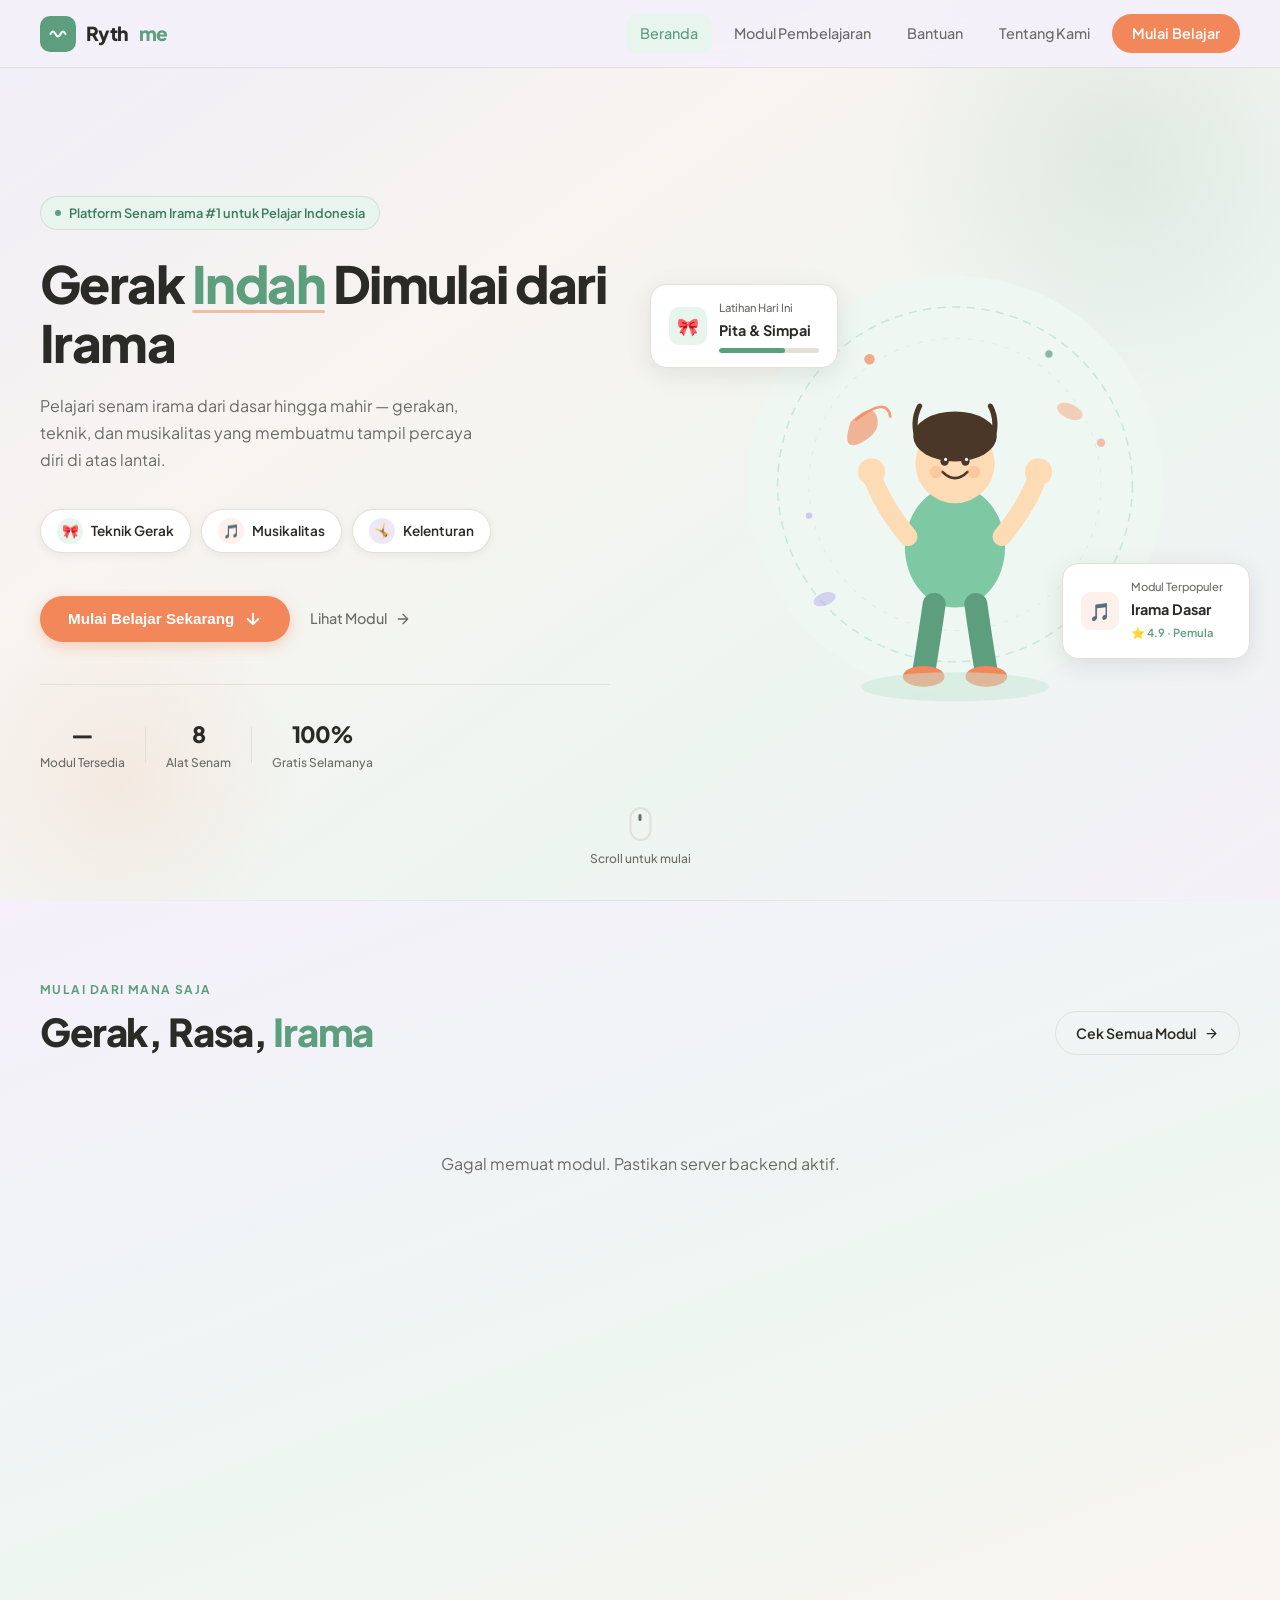
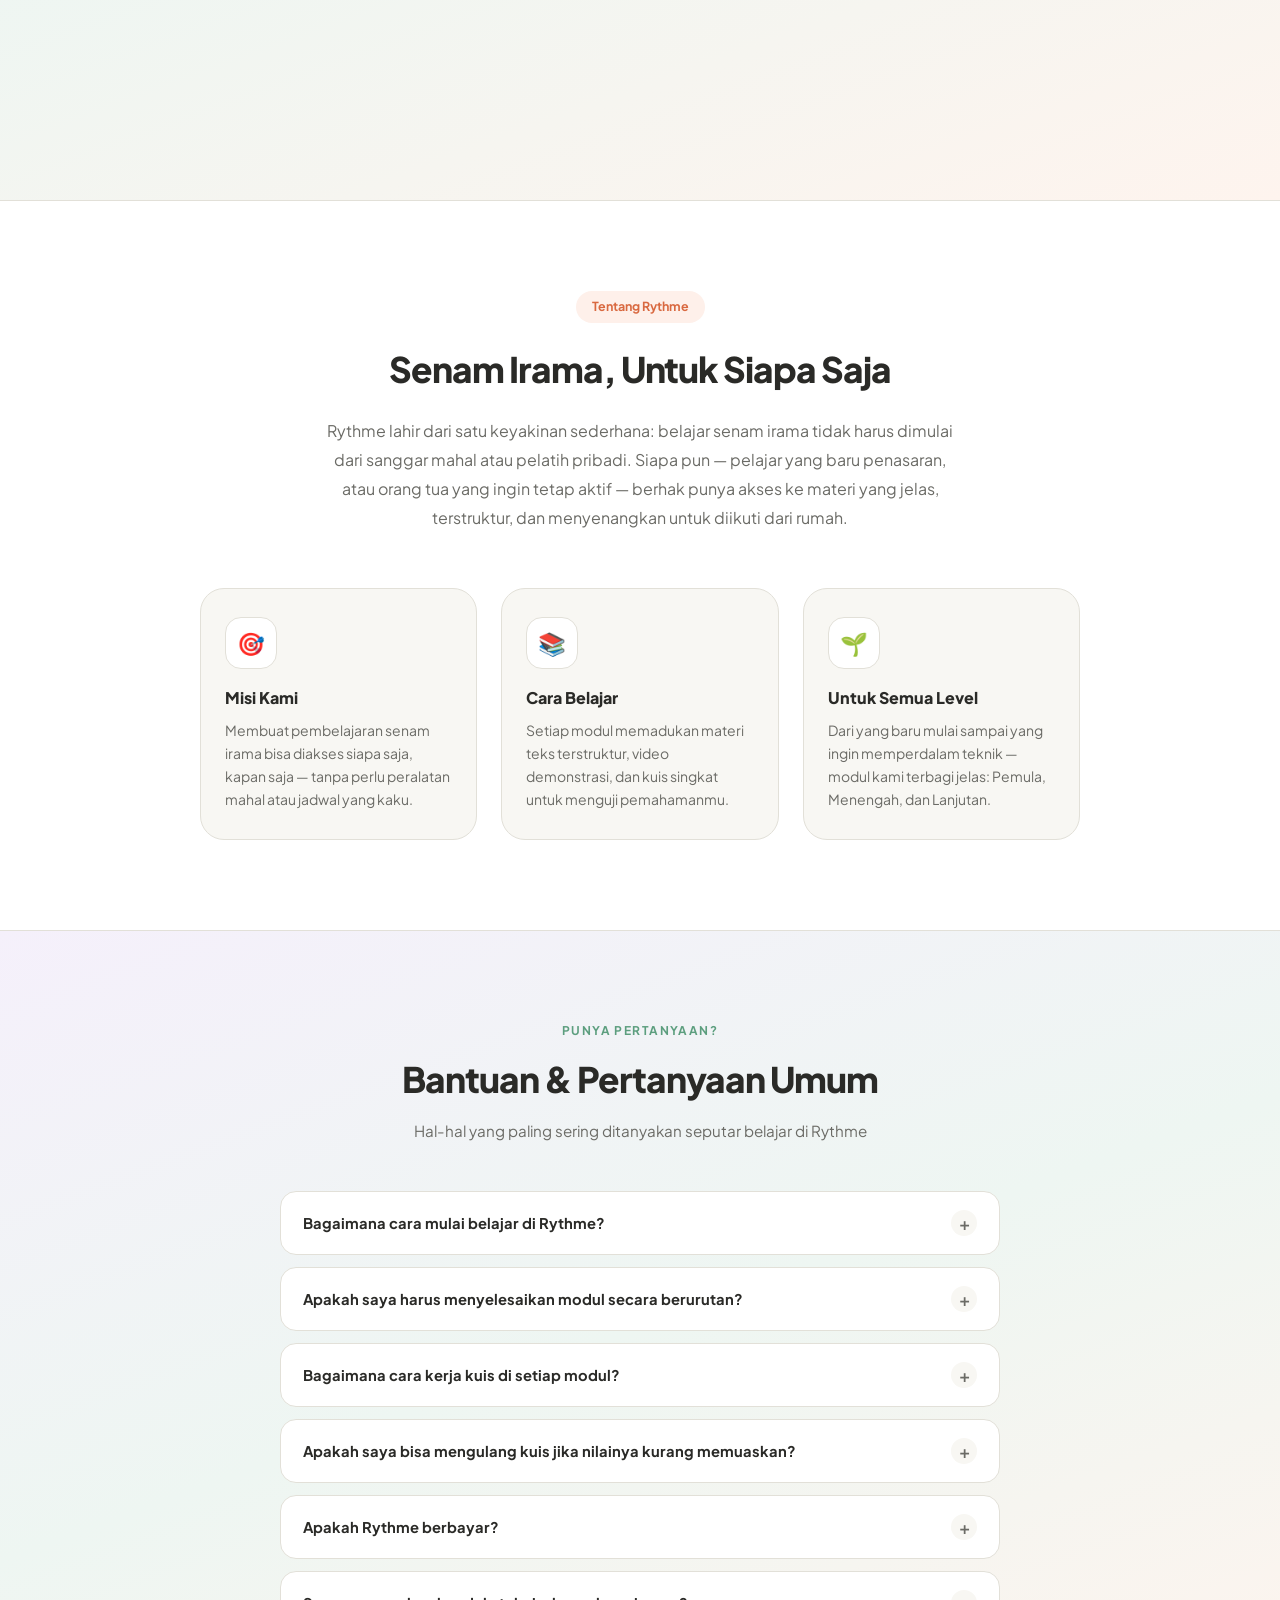
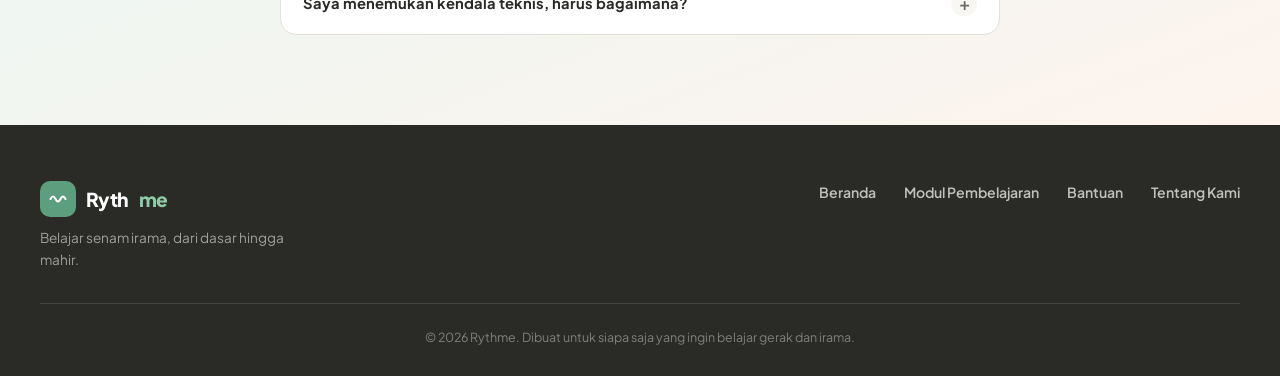
==== commit 5340b040: "Tambah backend API, admin panel, dan sambungkan frontend ke database" ====
--- a/index.html
+++ b/index.html
@@ -29,7 +29,7 @@
       <a href="modul.html">Modul Pembelajaran</a>
       <a href="#bantuan">Bantuan</a>
       <a href="#tentang">Tentang Kami</a>
-      <a href="#kontak" class="nav-cta">Mulai Belajar</a>
+      <a href="modul.html" class="nav-cta">Mulai Belajar</a>
     </nav>
 
     <button class="hamburger" id="hamburgerBtn" aria-label="Buka menu navigasi" aria-expanded="false">
@@ -45,7 +45,7 @@
     <a href="modul.html">Modul Pembelajaran</a>
     <a href="#bantuan">Bantuan</a>
     <a href="#tentang">Tentang Kami</a>
-    <a href="#kontak" class="mob-cta">Mulai Belajar</a>
+    <a href="modul.html" class="mob-cta">Mulai Belajar</a>
   </nav>
 
   <!-- ========================
@@ -101,7 +101,7 @@
 
         <div class="stat-row">
           <div class="stat">
-            <div class="stat-num">12+</div>
+            <div class="stat-num" id="statModulCount">—</div>
             <div class="stat-label">Modul Tersedia</div>
           </div>
           <div class="stat-divider"></div>
@@ -219,71 +219,145 @@
         </a>
       </div>
 
-      <div class="card-grid">
-
-        <!-- Card 1 -->
-        <article class="card" onclick="location.href='modul.html'">
-          <div class="card-thumb green">
-            <span class="card-thumb-badge">🎀 Pita</span>
-          </div>
-          <div class="card-body">
-            <div class="card-tag">Modul 01 · Pemula</div>
-            <h3 class="card-title">Gerakan Dasar Senam Irama dengan Pita</h3>
-            <p class="card-desc">Pelajari teknik dasar mengayun, memutar, dan melempar pita sesuai irama musik.</p>
-          </div>
-          <div class="card-footer">
-            <span class="card-meta">5 Topik · 18 menit</span>
-            <div class="card-arrow">
-              <svg viewBox="0 0 24 24" fill="none" stroke-linecap="round" stroke-linejoin="round" stroke-width="2">
-                <path d="M5 12h14M12 5l7 7-7 7"/>
-              </svg>
-            </div>
-          </div>
-        </article>
-
-        <!-- Card 2 -->
-        <article class="card" onclick="location.href='modul.html'">
-          <div class="card-thumb peach">
-            <span class="card-thumb-badge">⭕ Simpai</span>
-          </div>
-          <div class="card-body">
-            <div class="card-tag">Modul 03 · Menengah</div>
-            <h3 class="card-title">Teknik Simpai & Koordinasi Tubuh</h3>
-            <p class="card-desc">Kuasai gerakan rolling, swinging, dan passing simpai sambil menjaga keselarasan irama.</p>
-          </div>
-          <div class="card-footer">
-            <span class="card-meta">6 Topik · 22 menit</span>
-            <div class="card-arrow">
-              <svg viewBox="0 0 24 24" fill="none" stroke-linecap="round" stroke-linejoin="round" stroke-width="2">
-                <path d="M5 12h14M12 5l7 7-7 7"/>
-              </svg>
-            </div>
-          </div>
-        </article>
-
-        <!-- Card 3 -->
-        <article class="card" onclick="location.href='modul.html'">
-          <div class="card-thumb purple">
-            <span class="card-thumb-badge">🎵 Musikalitas</span>
-          </div>
-          <div class="card-body">
-            <div class="card-tag">Modul 05 · Semua Level</div>
-            <h3 class="card-title">Musikalitas & Ekspresi dalam Senam Ritmik</h3>
-            <p class="card-desc">Pahami ketukan, tempo, dan cara mengekspresikan emosi melalui setiap gerakan tubuh.</p>
-          </div>
-          <div class="card-footer">
-            <span class="card-meta">6 Topik · 20 menit</span>
-            <div class="card-arrow">
-              <svg viewBox="0 0 24 24" fill="none" stroke-linecap="round" stroke-linejoin="round" stroke-width="2">
-                <path d="M5 12h14M12 5l7 7-7 7"/>
-              </svg>
-            </div>
-          </div>
-        </article>
-
+      <div class="card-grid" id="cardGrid">
+        <div class="admin-loading" style="grid-column: 1 / -1; text-align:center; padding:60px 0; color:var(--muted);">Memuat modul...</div>
       </div>
     </div>
   </section>
+
+  <!-- ========================
+       TENTANG KAMI
+  ======================== -->
+  <section class="section-tentang" id="tentang">
+    <div class="tentang-inner">
+      <div class="tentang-badge">Tentang Rythme</div>
+      <h2 class="tentang-title">Senam Irama, Untuk Siapa Saja</h2>
+      <p class="tentang-lead">
+        Rythme lahir dari satu keyakinan sederhana: belajar senam irama tidak harus dimulai dari sanggar mahal atau pelatih pribadi. Siapa pun — pelajar yang baru penasaran, atau orang tua yang ingin tetap aktif — berhak punya akses ke materi yang jelas, terstruktur, dan menyenangkan untuk diikuti dari rumah.
+      </p>
+
+      <div class="tentang-grid">
+        <div class="tentang-card">
+          <div class="tentang-card-icon">🎯</div>
+          <h3 class="tentang-card-title">Misi Kami</h3>
+          <p class="tentang-card-desc">Membuat pembelajaran senam irama bisa diakses siapa saja, kapan saja — tanpa perlu peralatan mahal atau jadwal yang kaku.</p>
+        </div>
+        <div class="tentang-card">
+          <div class="tentang-card-icon">📚</div>
+          <h3 class="tentang-card-title">Cara Belajar</h3>
+          <p class="tentang-card-desc">Setiap modul memadukan materi teks terstruktur, video demonstrasi, dan kuis singkat untuk menguji pemahamanmu.</p>
+        </div>
+        <div class="tentang-card">
+          <div class="tentang-card-icon">🌱</div>
+          <h3 class="tentang-card-title">Untuk Semua Level</h3>
+          <p class="tentang-card-desc">Dari yang baru mulai sampai yang ingin memperdalam teknik — modul kami terbagi jelas: Pemula, Menengah, dan Lanjutan.</p>
+        </div>
+      </div>
+    </div>
+  </section>
+
+  <!-- ========================
+       BANTUAN / FAQ
+  ======================== -->
+  <section class="section-bantuan" id="bantuan">
+    <div class="bantuan-inner">
+      <div class="bantuan-header">
+        <span class="section-kicker">Punya Pertanyaan?</span>
+        <h2 class="bantuan-title">Bantuan & Pertanyaan Umum</h2>
+        <p class="bantuan-sub">Hal-hal yang paling sering ditanyakan seputar belajar di Rythme</p>
+      </div>
+
+      <div class="faq-list">
+
+        <div class="faq-item">
+          <button class="faq-question" onclick="toggleFaq(this)">
+            <span>Bagaimana cara mulai belajar di Rythme?</span>
+            <span class="faq-icon">+</span>
+          </button>
+          <div class="faq-answer">
+            <p>Klik tombol "Mulai Belajar Sekarang" di halaman utama, lalu pilih modul yang ingin kamu pelajari di halaman Modul Pembelajaran. Setiap modul berisi materi teks, video, dan kuis yang bisa kamu ikuti secara berurutan.</p>
+          </div>
+        </div>
+
+        <div class="faq-item">
+          <button class="faq-question" onclick="toggleFaq(this)">
+            <span>Apakah saya harus menyelesaikan modul secara berurutan?</span>
+            <span class="faq-icon">+</span>
+          </button>
+          <div class="faq-answer">
+            <p>Tidak harus. Kamu bebas memilih modul mana saja sesuai level dan minatmu — gunakan filter Pemula, Menengah, atau Lanjutan di halaman Modul Pembelajaran untuk mempermudah pencarian.</p>
+          </div>
+        </div>
+
+        <div class="faq-item">
+          <button class="faq-question" onclick="toggleFaq(this)">
+            <span>Bagaimana cara kerja kuis di setiap modul?</span>
+            <span class="faq-icon">+</span>
+          </button>
+          <div class="faq-answer">
+            <p>Setelah membaca materi dan menonton video, gulir ke bagian Kuis Pemahaman. Kamu akan diminta mengisi nama terlebih dahulu, lalu menjawab beberapa soal pilihan ganda. Hasilnya akan langsung muncul setelah kamu menyelesaikan semua soal.</p>
+          </div>
+        </div>
+
+        <div class="faq-item">
+          <button class="faq-question" onclick="toggleFaq(this)">
+            <span>Apakah saya bisa mengulang kuis jika nilainya kurang memuaskan?</span>
+            <span class="faq-icon">+</span>
+          </button>
+          <div class="faq-answer">
+            <p>Tentu bisa. Setelah melihat hasil kuis, klik tombol "Ulangi Kuis" untuk mencoba lagi sebanyak yang kamu mau.</p>
+          </div>
+        </div>
+
+        <div class="faq-item">
+          <button class="faq-question" onclick="toggleFaq(this)">
+            <span>Apakah Rythme berbayar?</span>
+            <span class="faq-icon">+</span>
+          </button>
+          <div class="faq-answer">
+            <p>Tidak. Seluruh modul, video, dan kuis di Rythme dapat diakses sepenuhnya gratis.</p>
+          </div>
+        </div>
+
+        <div class="faq-item">
+          <button class="faq-question" onclick="toggleFaq(this)">
+            <span>Saya menemukan kendala teknis, harus bagaimana?</span>
+            <span class="faq-icon">+</span>
+          </button>
+          <div class="faq-answer">
+            <p>Coba muat ulang halaman terlebih dahulu. Jika kendala masih berlanjut, kamu bisa menghubungi tim kami melalui kontak yang tertera di bagian bawah halaman ini.</p>
+          </div>
+        </div>
+
+      </div>
+    </div>
+  </section>
+
+  <!-- ========================
+       FOOTER
+  ======================== -->
+  <footer class="site-footer" id="kontak">
+    <div class="footer-inner">
+      <div class="footer-brand">
+        <div class="nav-logo">
+          <div class="nav-logo-icon">
+            <svg viewBox="0 0 24 24" fill="none" stroke="white" stroke-width="2.5" stroke-linecap="round">
+              <path d="M3 12 Q6 6 9 12 Q12 18 15 12 Q18 6 21 12"/>
+            </svg>
+          </div>
+          Ryth<span class="accent">me</span>
+        </div>
+        <p class="footer-tagline">Belajar senam irama, dari dasar hingga mahir.</p>
+      </div>
+      <div class="footer-links">
+        <a href="index.html">Beranda</a>
+        <a href="modul.html">Modul Pembelajaran</a>
+        <a href="#bantuan">Bantuan</a>
+        <a href="#tentang">Tentang Kami</a>
+      </div>
+    </div>
+    <div class="footer-bottom">© 2026 Rythme. Dibuat untuk siapa saja yang ingin belajar gerak dan irama.</div>
+  </footer>
 
   <!-- ========================
        JAVASCRIPT
@@ -334,6 +408,101 @@
     document.querySelectorAll('a[href^="#"]').forEach(link => {
       link.addEventListener('click', () => document.body.classList.add('scrollable'));
     });
+
+    // ===== Ambil 3 modul untuk ditampilkan di beranda =====
+    const API_BASE = 'http://localhost/rythme/backend/api/';
+    // Saat sudah di hosting, ganti jadi: const API_BASE = 'https://namadomainmu.com/backend/api/';
+
+    const levelEmoji = { pemula: '🌱', menengah: '⚡', lanjutan: '🔥' };
+    const thumbColors = ['green', 'peach', 'purple'];
+
+    async function loadHomepageModules() {
+      const grid = document.getElementById('cardGrid');
+
+      try {
+        // Ambil 3 modul pilihan untuk kartu preview
+        const res = await fetch(API_BASE + 'modules.php?homepage=1');
+        const modules = await res.json();
+
+        // Ambil SEMUA modul published untuk menghitung total (dipakai di angka "Modul Tersedia")
+        const resAll = await fetch(API_BASE + 'modules.php');
+        const allModules = await resAll.json();
+        document.getElementById('statModulCount').textContent = allModules.length + '+';
+
+        if (!modules || modules.length === 0) {
+          grid.innerHTML = `<p style="grid-column:1/-1; text-align:center; color:var(--muted); padding:40px 0;">Belum ada modul yang ditampilkan di beranda.</p>`;
+          return;
+        }
+
+        grid.innerHTML = modules.map((m, i) => {
+          const color = thumbColors[i % thumbColors.length];
+          const thumbStyle = m.thumbnail_url ? `background-image:url('${m.thumbnail_url}'); background-size:cover; background-position:center;` : '';
+
+          return `
+            <article class="card" onclick="location.href='detail-modul.html?id=${m.id}'">
+              <div class="card-thumb ${color}" style="${thumbStyle}">
+                <span class="card-thumb-badge">${levelEmoji[m.level] || ''} ${capitalize(m.level)}</span>
+              </div>
+              <div class="card-body">
+                <div class="card-tag">Modul ${String(m.module_number).padStart(2,'0')} · ${capitalize(m.level)}</div>
+                <h3 class="card-title">${escapeHtml(m.title)}</h3>
+                <p class="card-desc">${escapeHtml(m.description || '')}</p>
+              </div>
+              <div class="card-footer">
+                <span class="card-meta">${m.duration_minutes || 0} menit</span>
+                <div class="card-arrow">
+                  <svg viewBox="0 0 24 24" fill="none" stroke-linecap="round" stroke-linejoin="round" stroke-width="2">
+                    <path d="M5 12h14M12 5l7 7-7 7"/>
+                  </svg>
+                </div>
+              </div>
+            </article>
+          `;
+        }).join('');
+
+      } catch (err) {
+        grid.innerHTML = `<p style="grid-column:1/-1; text-align:center; color:var(--muted); padding:40px 0;">Gagal memuat modul. Pastikan server backend aktif.</p>`;
+        document.getElementById('statModulCount').textContent = '—';
+      }
+    }
+
+    function escapeHtml(str) {
+      const div = document.createElement('div');
+      div.textContent = str;
+      return div.innerHTML;
+    }
+
+    function capitalize(str) {
+      return str ? str.charAt(0).toUpperCase() + str.slice(1) : '';
+    }
+
+    // ===== FAQ accordion =====
+    function toggleFaq(btn) {
+      const item = btn.closest('.faq-item');
+      const wasOpen = item.classList.contains('open');
+
+      // Tutup semua item lain (accordion style: hanya 1 terbuka)
+      document.querySelectorAll('.faq-item').forEach(i => i.classList.remove('open'));
+
+      if (!wasOpen) {
+        item.classList.add('open');
+      }
+    }
+
+    loadHomepageModules();
+
+    // ===== Jika halaman dibuka dengan hash di URL (mis. dari modul.html#bantuan) =====
+    // Scroll otomatis terkunci secara default, jadi perlu dibuka dulu sebelum bisa scroll ke section tujuan
+    if (window.location.hash) {
+      document.body.classList.add('scrollable');
+      scrollHint.classList.remove('visible');
+
+      // Beri jeda singkat supaya konten (terutama kartu modul dari API) sempat ter-render dulu
+      setTimeout(() => {
+        const target = document.querySelector(window.location.hash);
+        if (target) target.scrollIntoView({ behavior: 'smooth' });
+      }, 300);
+    }
   </script>
 
 </body>
--- a/style.css
+++ b/style.css
@@ -1,4 +1,3 @@
-
 /* =====================
    TOKENS
 ===================== */
@@ -772,4 +771,255 @@
 @media (prefers-reduced-motion: reduce) {
   *, *::before, *::after { animation: none !important; transition: none !important; }
 }
-CSSEOF+
+/* =====================
+   SECTION: TENTANG KAMI
+===================== */
+.section-tentang {
+  padding: 90px 40px;
+  background: var(--white);
+  border-top: 1px solid var(--border);
+}
+
+.tentang-inner {
+  max-width: 880px;
+  margin: 0 auto;
+  text-align: center;
+}
+
+.tentang-badge {
+  display: inline-block;
+  background: var(--peach-l);
+  color: var(--peach-d);
+  font-size: 0.78rem;
+  font-weight: 700;
+  padding: 6px 16px;
+  border-radius: 99px;
+  margin-bottom: 18px;
+}
+
+.tentang-title {
+  font-size: clamp(1.6rem, 3vw, 2.2rem);
+  font-weight: 800;
+  letter-spacing: -0.03em;
+  color: var(--text);
+  margin-bottom: 20px;
+}
+
+.tentang-lead {
+  font-size: 1rem;
+  color: var(--muted);
+  line-height: 1.8;
+  max-width: 640px;
+  margin: 0 auto 56px;
+}
+
+.tentang-grid {
+  display: grid;
+  grid-template-columns: repeat(3, 1fr);
+  gap: 24px;
+  text-align: left;
+}
+
+.tentang-card {
+  background: var(--bg);
+  border: 1px solid var(--border);
+  border-radius: var(--radius-lg);
+  padding: 28px 24px;
+}
+
+.tentang-card-icon {
+  width: 52px; height: 52px;
+  background: var(--white);
+  border: 1px solid var(--border);
+  border-radius: var(--radius-md);
+  display: flex; align-items: center; justify-content: center;
+  font-size: 1.4rem;
+  margin-bottom: 16px;
+}
+
+.tentang-card-title {
+  font-size: 1rem;
+  font-weight: 800;
+  color: var(--text);
+  margin-bottom: 8px;
+}
+
+.tentang-card-desc {
+  font-size: 0.875rem;
+  color: var(--muted);
+  line-height: 1.65;
+}
+
+/* =====================
+   SECTION: BANTUAN / FAQ
+===================== */
+.section-bantuan {
+  padding: 90px 40px;
+  background: linear-gradient(160deg, #F5F0FB 0%, #EEF6F2 50%, #FEF4EE 100%);
+  border-top: 1px solid var(--border);
+}
+
+.bantuan-inner {
+  max-width: 720px;
+  margin: 0 auto;
+}
+
+.bantuan-header {
+  text-align: center;
+  margin-bottom: 48px;
+}
+
+.bantuan-title {
+  font-size: clamp(1.6rem, 3vw, 2.2rem);
+  font-weight: 800;
+  letter-spacing: -0.03em;
+  color: var(--text);
+  margin: 10px 0 12px;
+}
+
+.bantuan-sub {
+  font-size: 0.95rem;
+  color: var(--muted);
+}
+
+.faq-list {
+  display: flex;
+  flex-direction: column;
+  gap: 12px;
+}
+
+.faq-item {
+  background: var(--white);
+  border: 1px solid var(--border);
+  border-radius: var(--radius-md);
+  overflow: hidden;
+  transition: border-color 0.2s;
+}
+
+.faq-item.open {
+  border-color: var(--green);
+}
+
+.faq-question {
+  width: 100%;
+  display: flex;
+  align-items: center;
+  justify-content: space-between;
+  gap: 16px;
+  padding: 18px 22px;
+  background: none;
+  border: none;
+  text-align: left;
+  font-family: inherit;
+  font-size: 0.92rem;
+  font-weight: 700;
+  color: var(--text);
+  cursor: pointer;
+}
+
+.faq-icon {
+  flex-shrink: 0;
+  width: 26px; height: 26px;
+  border-radius: 50%;
+  background: var(--bg);
+  display: flex; align-items: center; justify-content: center;
+  font-size: 1.1rem;
+  font-weight: 600;
+  color: var(--muted);
+  transition: background 0.2s, color 0.2s, transform 0.25s;
+}
+
+.faq-item.open .faq-icon {
+  background: var(--green);
+  color: var(--white);
+  transform: rotate(45deg);
+}
+
+.faq-answer {
+  max-height: 0;
+  overflow: hidden;
+  transition: max-height 0.3s ease, padding 0.3s ease;
+}
+
+.faq-item.open .faq-answer {
+  max-height: 220px;
+  padding: 0 22px 20px;
+}
+
+.faq-answer p {
+  font-size: 0.875rem;
+  color: var(--muted);
+  line-height: 1.7;
+}
+
+/* =====================
+   FOOTER
+===================== */
+.site-footer {
+  background: var(--text);
+  padding: 56px 40px 28px;
+}
+
+.footer-inner {
+  max-width: 1200px;
+  margin: 0 auto;
+  display: flex;
+  align-items: flex-start;
+  justify-content: space-between;
+  flex-wrap: wrap;
+  gap: 24px;
+  padding-bottom: 32px;
+  border-bottom: 1px solid rgba(255,255,255,0.12);
+}
+
+.footer-brand .nav-logo {
+  color: var(--white);
+  margin-bottom: 10px;
+}
+
+.footer-brand .nav-logo .accent { color: #8FCBA8; }
+
+.footer-tagline {
+  font-size: 0.85rem;
+  color: rgba(255,255,255,0.55);
+  max-width: 260px;
+  line-height: 1.6;
+}
+
+.footer-links {
+  display: flex;
+  gap: 28px;
+  flex-wrap: wrap;
+}
+
+.footer-links a {
+  font-size: 0.88rem;
+  font-weight: 600;
+  color: rgba(255,255,255,0.7);
+  transition: color 0.2s;
+}
+
+.footer-links a:hover { color: var(--white); }
+
+.footer-bottom {
+  max-width: 1200px;
+  margin: 24px auto 0;
+  font-size: 0.78rem;
+  color: rgba(255,255,255,0.4);
+  text-align: center;
+}
+
+/* =====================
+   RESPONSIVE: ADDITIONAL SECTIONS
+===================== */
+@media (max-width: 900px) {
+  .tentang-grid { grid-template-columns: 1fr; }
+}
+
+@media (max-width: 600px) {
+  .section-tentang, .section-bantuan { padding: 56px 20px; }
+  .site-footer { padding: 40px 20px 24px; }
+  .footer-inner { flex-direction: column; }
+  .faq-question { padding: 16px 18px; font-size: 0.88rem; }
+}
